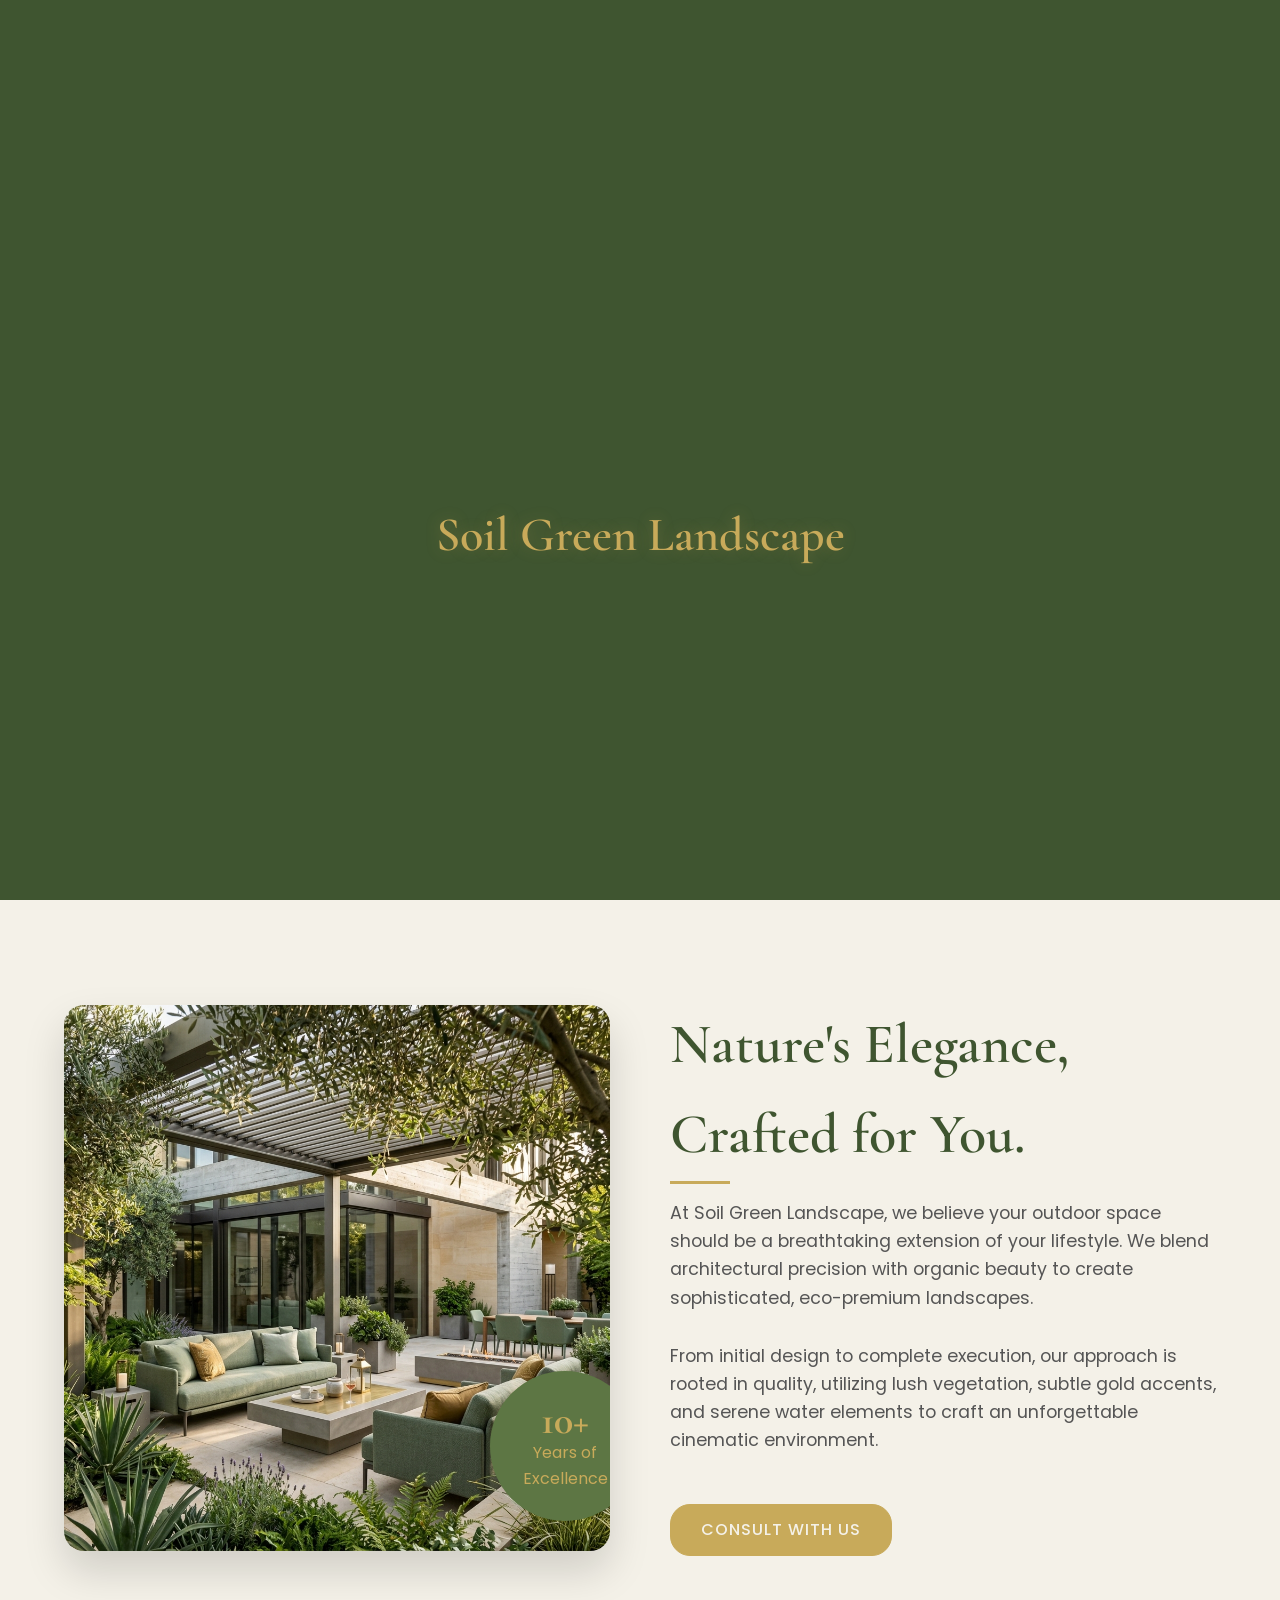
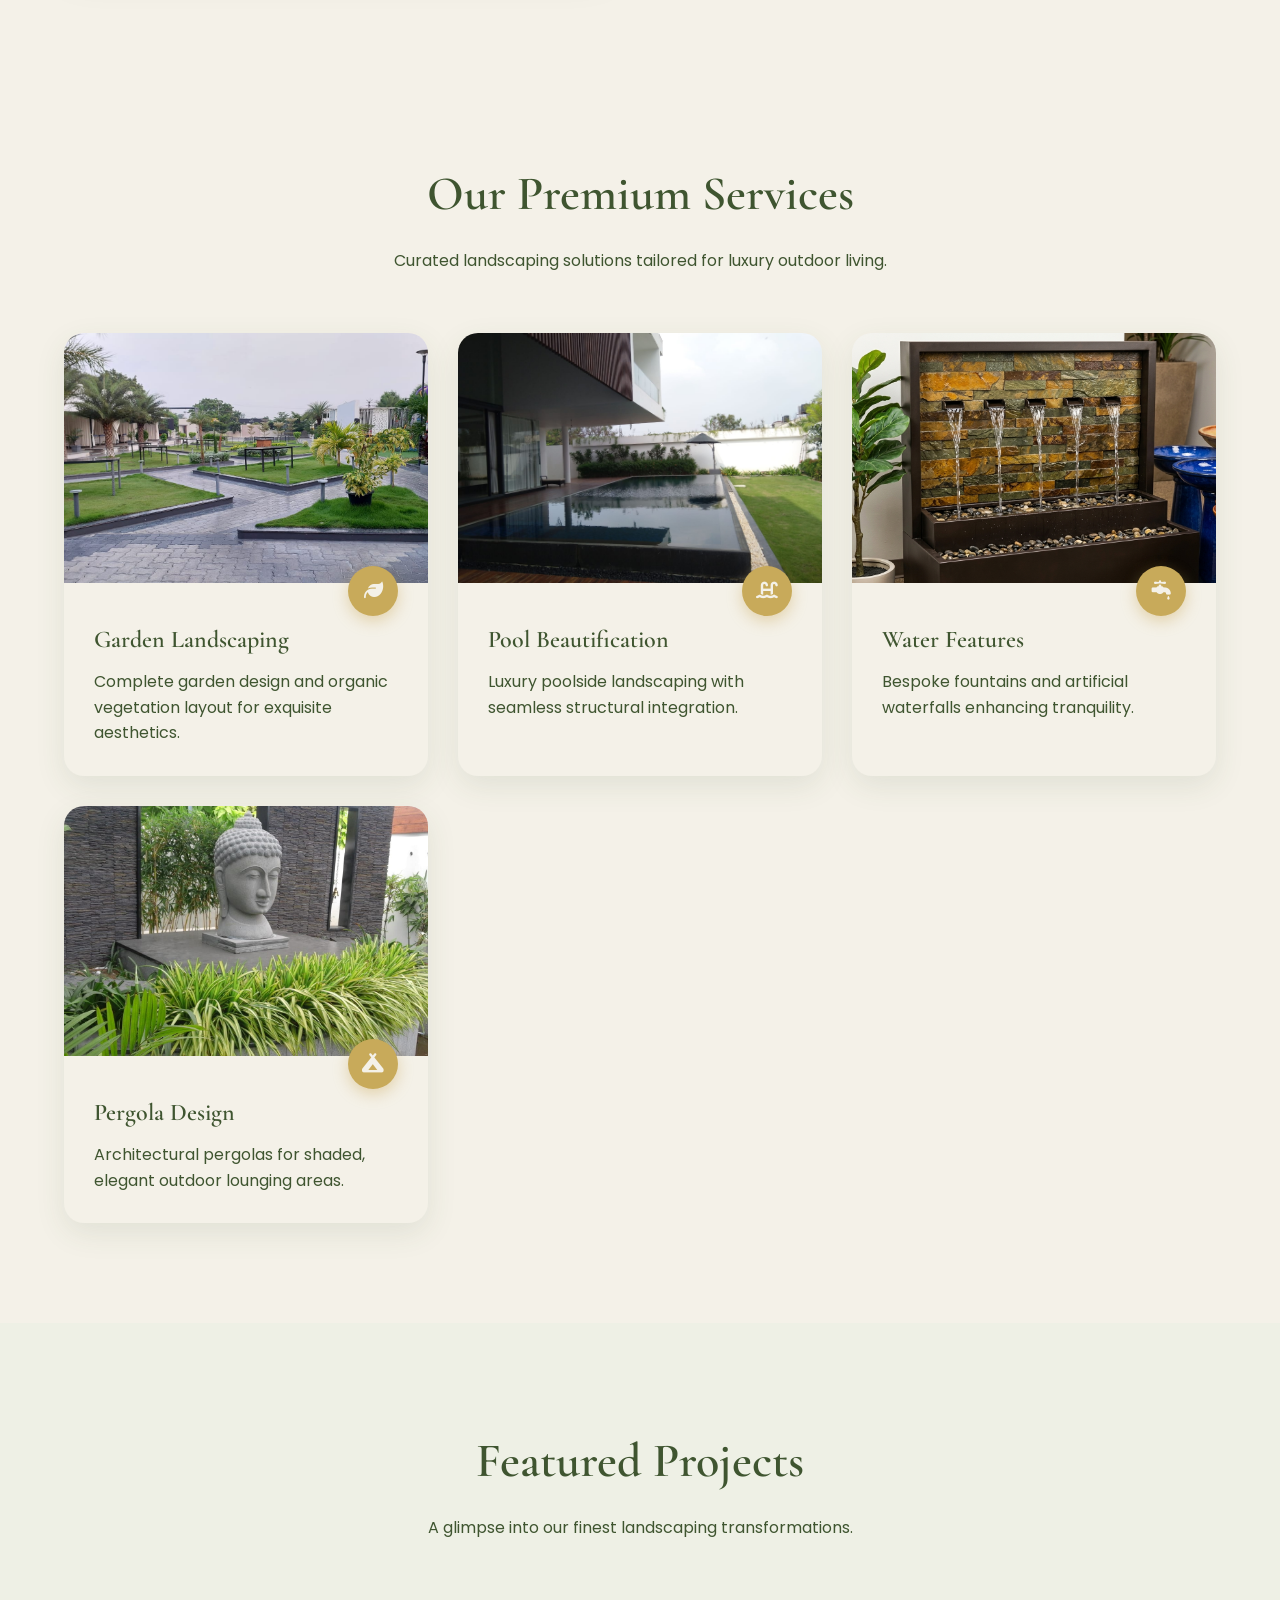
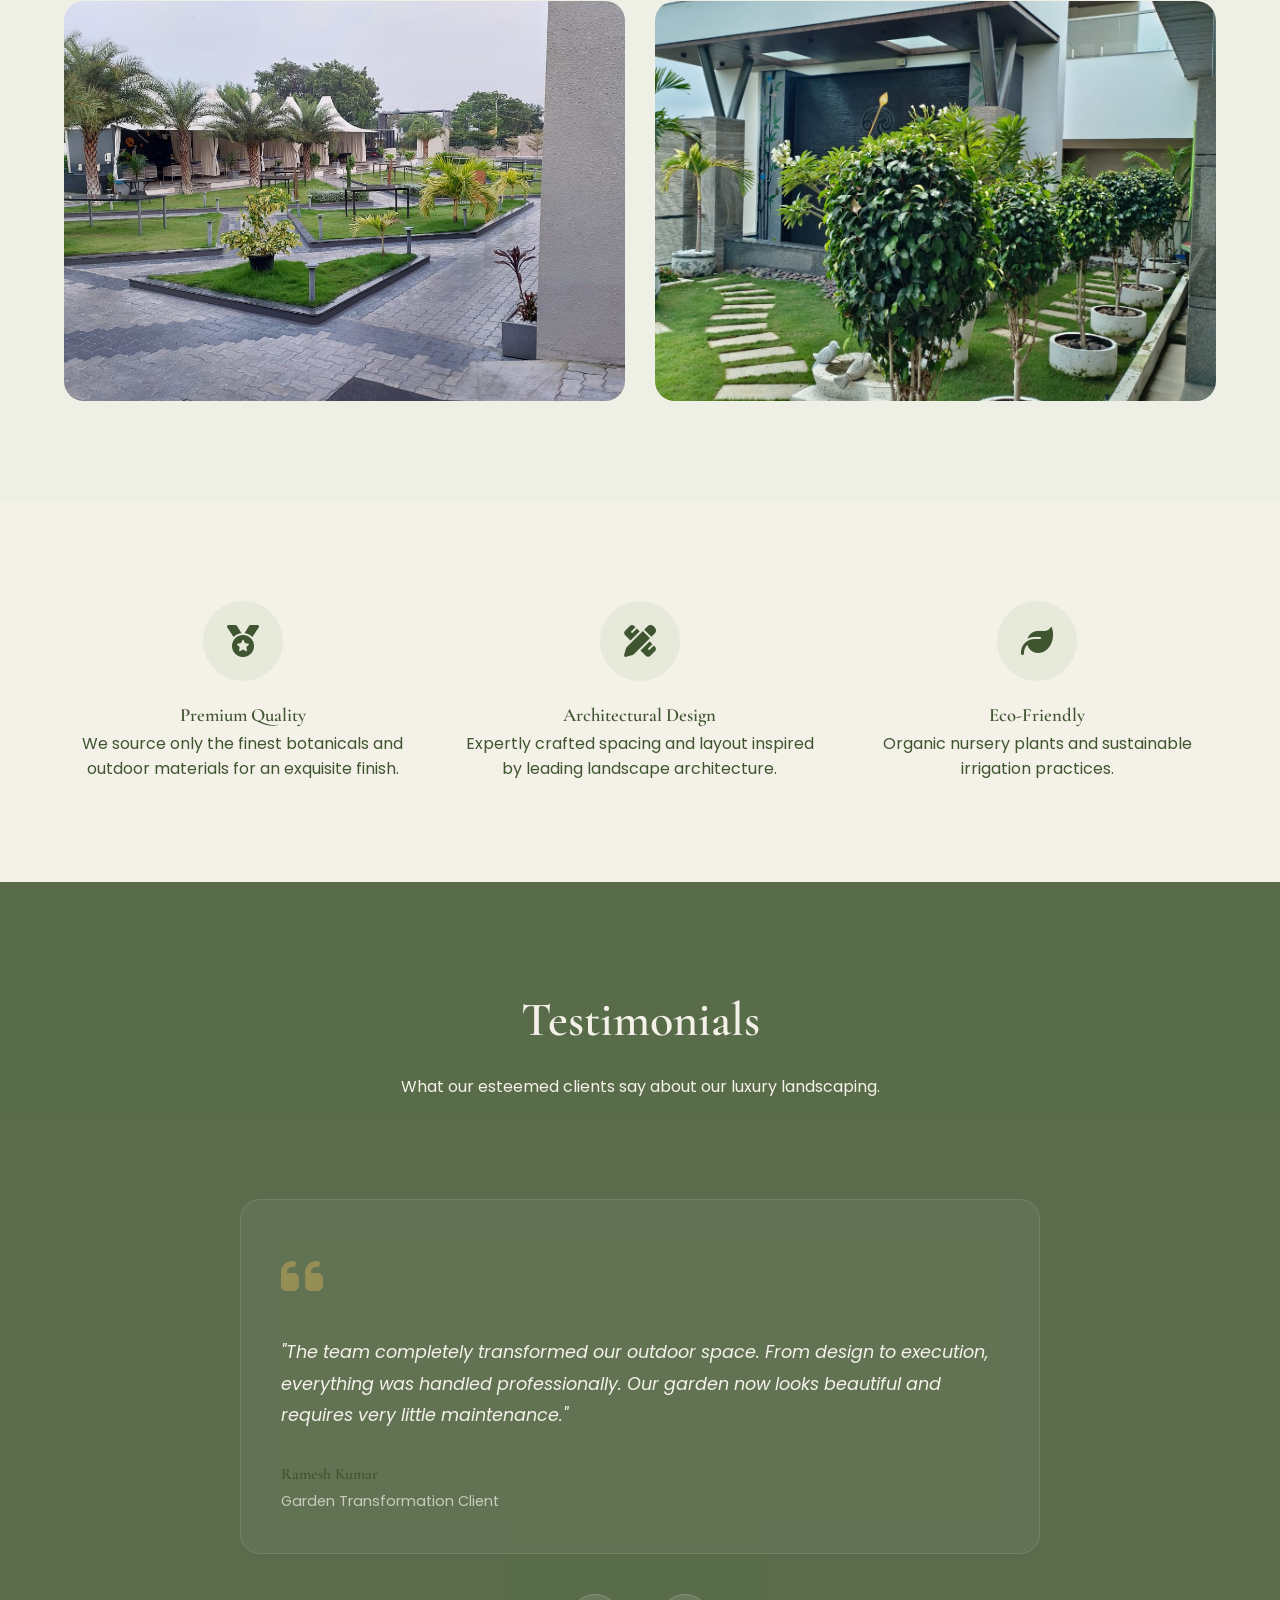
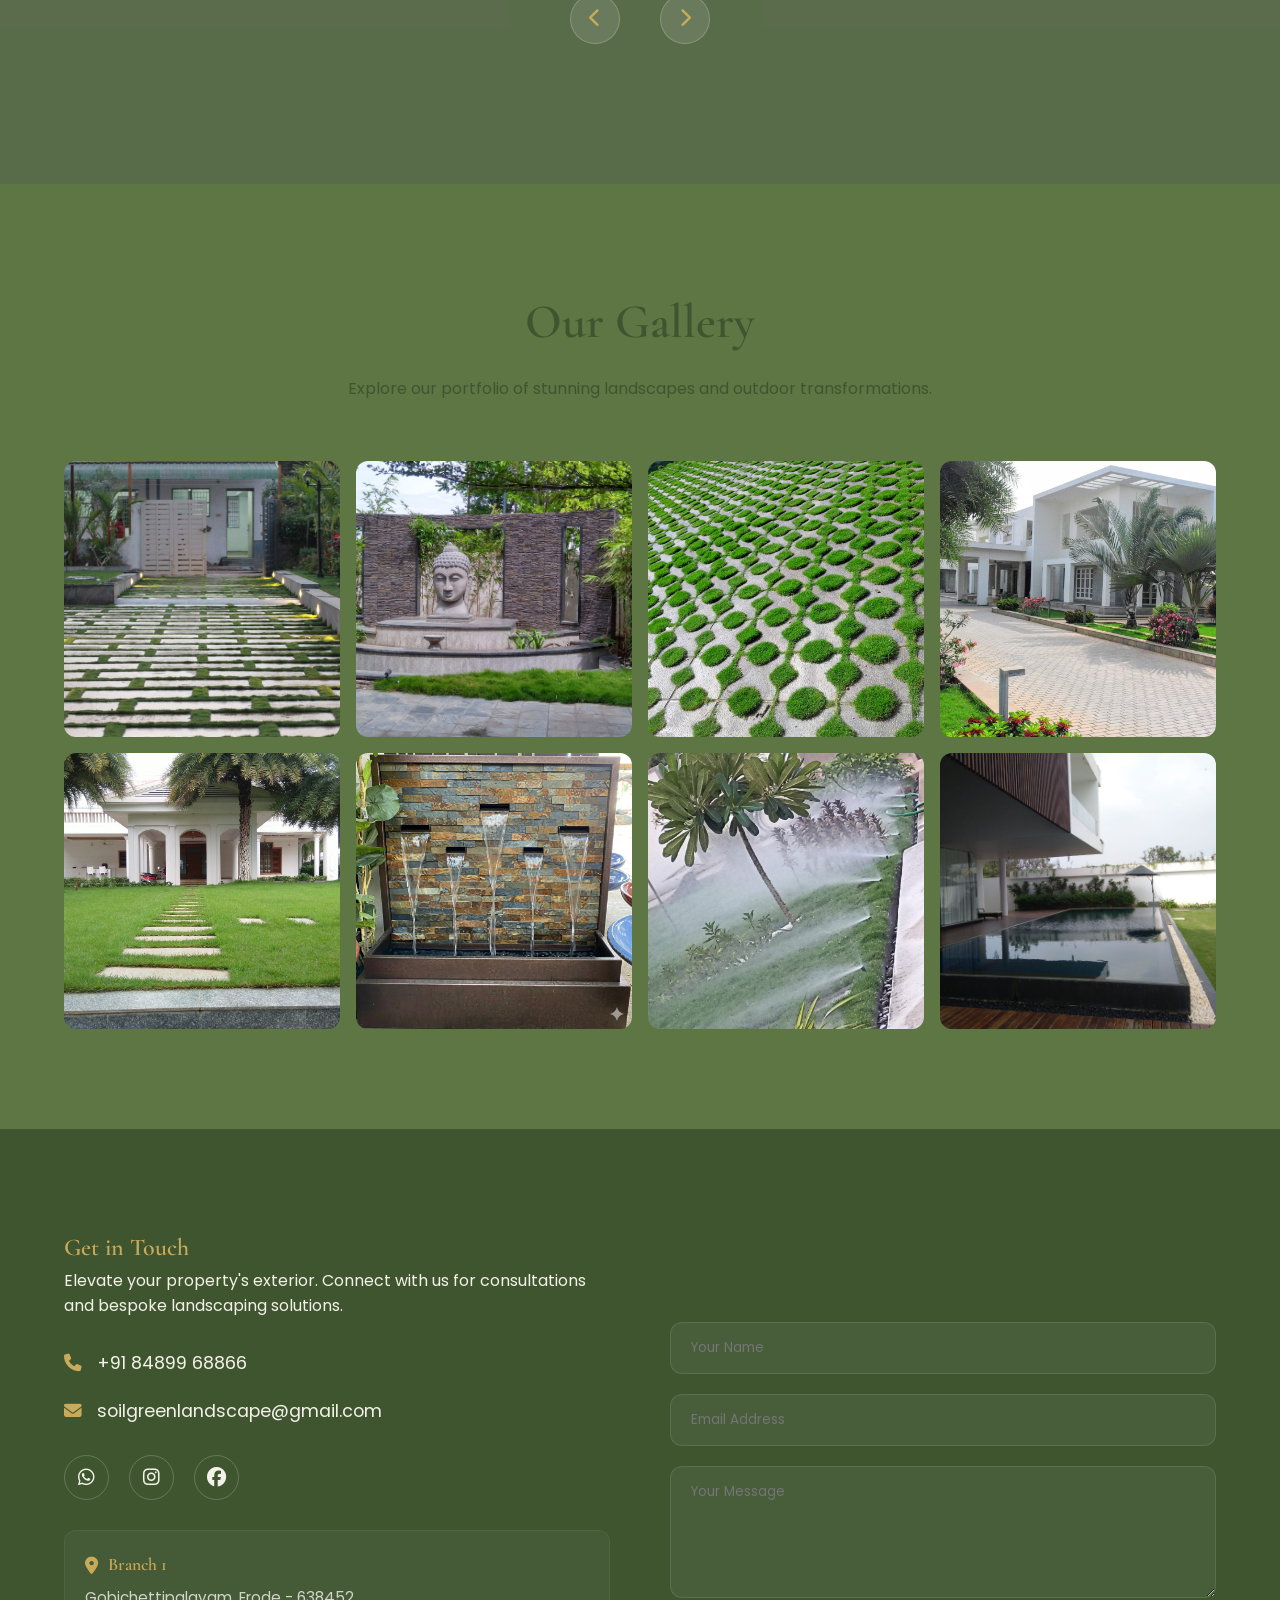
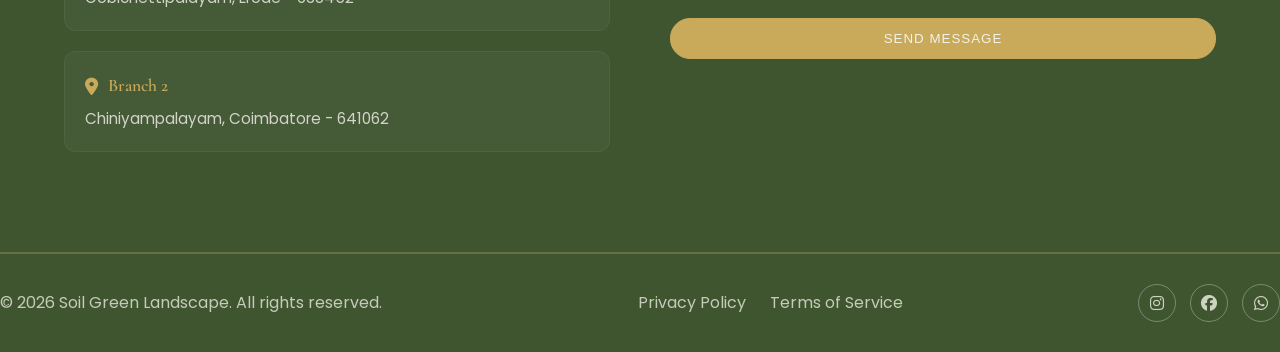
==== index.html @ 26c1e3ee "Initial website setup" ====
<!DOCTYPE html>
<html lang="en">

<head>
    <meta charset="UTF-8">
    <meta name="viewport" content="width=device-width, initial-scale=1.0">
    <title>Soil Green Landscape | Luxury Landscaping & Gardening</title>
    <meta name="description"
        content="Premium landscaping and gardening solutions by Soil Green Landscape. Expert garden design, water features, and luxury outdoor living.">
    <!-- Favicon -->
    <link rel="icon" type="image/png" href="assets/logo.png">
    <link rel="apple-touch-icon" href="assets/logo.png">
    <!-- Fonts -->
    <link
        href="https://fonts.googleapis.com/css2?family=Cormorant+Garamond:wght@400;500;600;700&family=Poppins:wght@300;400;500;600&display=swap"
        rel="stylesheet">
    <!-- FontAwesome -->
    <link rel="stylesheet" href="https://cdnjs.cloudflare.com/ajax/libs/font-awesome/6.4.0/css/all.min.css">
    <!-- Styles -->
    <link rel="stylesheet" href="style.css">
</head>

<body>

    <!-- Premium Preloader -->
    <div id="preloader">
        <div class="glow-effect"></div>
        <div id="preloader-particles"></div>
        <svg class="preloader-svg" viewBox="0 0 800 200" xmlns="http://www.w3.org/2000/svg">
            <!-- Smooth pergola / hills curve -->
            <path class="landscape-line" d="M 0 150 Q 150 50 300 150 T 600 100 T 800 150" fill="none"
                stroke="var(--gold-accent)" stroke-width="3" stroke-linecap="round" />
            <!-- Leaves to bloom -->
            <path class="leaf leaf-1" d="M 150 100 C 130 70 180 60 150 100" fill="var(--sage-green)" />
            <path class="leaf leaf-2" d="M 450 120 C 430 90 480 80 450 120" fill="var(--sage-green)" />
            <path class="leaf leaf-3" d="M 600 100 C 580 70 630 60 600 100" fill="var(--sage-green)" />
        </svg>
        <h1 class="preloader-name">Soil Green Landscape</h1>
    </div>

    <!-- Transparent Luxury Header -->
    <header id="header">
        <a href="#" class="logo">
            <img src="assets/logo.png" alt="Soil Green Landscape Logo" style="height: 55px;">
            <span>Soil Green Landscape</span>
        </a>
        <nav id="main-nav">
            <a href="#home" class="nav-link active">Home</a>
            <a href="#about" class="nav-link">About</a>
            <a href="#services" class="nav-link">Services</a>
            <a href="#projects" class="nav-link">Projects</a>
            <a href="#contact" class="nav-link">Contact</a>
        </nav>
        <div class="header-cta">
            <a href="#contact" class="btn-primary">Get Quote</a>
        </div>
        <!-- Hamburger for mobile -->
        <button class="menu-toggle" id="menu-toggle" aria-label="Open Menu">
            <span></span><span></span><span></span>
        </button>
    </header>

    <!-- Hero Section -->
    <section id="home" class="hero">
        <img src="assets/hero_bg.png" alt="Luxury Landscaping Background" class="hero-bg">
        <div class="hero-overlay"></div>
        <div id="particles-js"></div>
        <div class="container">
            <div class="hero-content">
                <h1 class="hero-title">Complete Landscaping & Garden Solutions</h1>
                <p class="hero-subtitle">Elevate your outdoor living with our premium, eco-friendly garden designs, and
                    modern architectural landscaping.</p>
                <a href="#services" class="btn-primary">Explore Services</a>
            </div>
        </div>
    </section>

    <!-- About Section -->
    <section id="about" class="about section-padding">
        <div class="container about-grid">
            <div class="about-image">
                <img src="assets/about_garden.png" alt="Modern Luxury Garden Area">
                <div class="about-badge">
                    <span class="badge-number">10+</span>
                    <span class="badge-text">Years of Excellence</span>
                </div>
            </div>
            <div class="about-text">
                <h2>Nature's Elegance, Crafted for You.</h2>
                <p>At Soil Green Landscape, we believe your outdoor space should be a breathtaking extension of
                    your lifestyle. We blend architectural precision with organic beauty to create sophisticated,
                    eco-premium landscapes.</p>
                <p>From initial design to complete execution, our approach is rooted in quality, utilizing lush
                    vegetation, subtle gold accents, and serene water elements to craft an unforgettable cinematic
                    environment.</p>
                <a href="#contact" class="btn-primary" style="margin-top: 20px; display: inline-block;">Consult With
                    Us</a>
            </div>
        </div>
    </section>

    <!-- Services Section -->
    <section id="services" class="services section-padding">
        <div class="container">
            <div class="section-header text-center">
                <h2>Our Premium Services</h2>
                <p>Curated landscaping solutions tailored for luxury outdoor living.</p>
            </div>

            <div class="services-grid">
                <div class="service-card">
                    <img src="assets/service_garden.jpeg" alt="Garden Landscaping" class="service-img">
                    <div class="service-content">
                        <i class="fa-solid fa-leaf service-icon"></i>
                        <h3>Garden Landscaping</h3>
                        <p>Complete garden design and organic vegetation layout for exquisite aesthetics.</p>
                    </div>
                </div>

                <div class="service-card">
                    <img src="assets/service_pool.jpeg" alt="Swimming Pool Beautification" class="service-img">
                    <div class="service-content">
                        <i class="fa-solid fa-water-ladder service-icon"></i>
                        <h3>Pool Beautification</h3>
                        <p>Luxury poolside landscaping with seamless structural integration.</p>
                    </div>
                </div>

                <div class="service-card">
                    <img src="assets/service_water.png" alt="Water Features" class="service-img">
                    <div class="service-content">
                        <i class="fa-solid fa-faucet-drip service-icon"></i>
                        <h3>Water Features</h3>
                        <p>Bespoke fountains and artificial waterfalls enhancing tranquility.</p>
                    </div>
                </div>

                <div class="service-card">
                    <img src="assets/service_pergola.jpeg" alt="Pergola Design" class="service-img">
                    <div class="service-content">
                        <i class="fa-solid fa-campground service-icon"></i>
                        <h3>Pergola Design</h3>
                        <p>Architectural pergolas for shaded, elegant outdoor lounging areas.</p>
                    </div>
                </div>
            </div>
        </div>
    </section>

    <!-- Projects Showcase -->
    <section id="projects" class="projects">
        <div class="container section-padding">
            <div class="section-header text-center">
                <h2>Featured Projects</h2>
                <p>A glimpse into our finest landscaping transformations.</p>
            </div>

            <div class="projects-gallery">
                <div class="project-item">
                    <img src="assets/projects_landscaping.jpeg" alt="Realistic Natural Garden Landscaping"
                        class="project-img">
                    <div class="project-overlay">
                        <h3>Luxury Villa Landscape</h3>
                        <p>Complete Outdoor Renovation</p>
                    </div>
                </div>
                <div class="project-item masonry-item">
                    <img src="assets/projects_landscaping_2.jpeg" alt="Premium Natural Garden" class="project-img">
                    <div class="project-overlay">
                        <h3>Serene Backyard Retreat</h3>
                        <p>Complete Garden Transformation</p>
                    </div>
                </div>
            </div>
        </div>
    </section>

    <!-- Why Choose Us -->
    <section class="why-us section-padding">
        <div class="container why-grid">
            <div class="why-card">
                <div class="why-icon"><i class="fa-solid fa-medal"></i></div>
                <h3>Premium Quality</h3>
                <p>We source only the finest botanicals and outdoor materials for an exquisite finish.</p>
            </div>
            <div class="why-card">
                <div class="why-icon"><i class="fa-solid fa-pen-ruler"></i></div>
                <h3>Architectural Design</h3>
                <p>Expertly crafted spacing and layout inspired by leading landscape architecture.</p>
            </div>
            <div class="why-card">
                <div class="why-icon"><i class="fa-solid fa-leaf"></i></div>
                <h3>Eco-Friendly</h3>
                <p>Organic nursery plants and sustainable irrigation practices.</p>
            </div>
        </div>
    </section>

    <!-- Testimonials -->
    <section id="testimonials" class="testimonials section-padding">
        <div class="container">
            <div class="section-header text-center">
                <h2>Testimonials</h2>
                <p>What our esteemed clients say about our luxury landscaping.</p>
            </div>
            <div class="testimonial-container">
                <div class="testimonial-track">
                    <!-- Slide 1 -->
                    <div class="testimonial-slide">
                        <div class="testimonial-card-internal">
                            <div class="quote-icon"><i class="fa-solid fa-quote-left"></i></div>
                            <p class="testimonial-text">"The team completely transformed our outdoor space. From design
                                to execution, everything was handled professionally. Our garden now looks beautiful and
                                requires very little maintenance."</p>
                            <div class="client-info">
                                <h4>Ramesh Kumar</h4>
                                <span>Garden Transformation Client</span>
                            </div>
                        </div>
                    </div>
                    <!-- Slide 2 -->
                    <div class="testimonial-slide">
                        <div class="testimonial-card-internal">
                            <div class="quote-icon"><i class="fa-solid fa-quote-left"></i></div>
                            <p class="testimonial-text">"We wanted a modern landscape design for our villa, and the
                                results exceeded our expectations. The attention to detail and plant selection were
                                excellent."</p>
                            <div class="client-info">
                                <h4>Priya Nair</h4>
                                <span>Luxury Villa Owner</span>
                            </div>
                        </div>
                    </div>
                    <!-- Slide 3 -->
                    <div class="testimonial-slide">
                        <div class="testimonial-card-internal">
                            <div class="quote-icon"><i class="fa-solid fa-quote-left"></i></div>
                            <p class="testimonial-text">"Highly satisfied with the landscaping work. The team delivered
                                exactly what they promised and completed the project on time. We receive compliments
                                from visitors all the time."</p>
                            <div class="client-info">
                                <h4>Arun Prakash</h4>
                                <span>Homeowner</span>
                            </div>
                        </div>
                    </div>
                    <!-- Slide 4 -->
                    <div class="testimonial-slide">
                        <div class="testimonial-card-internal">
                            <div class="quote-icon"><i class="fa-solid fa-quote-left"></i></div>
                            <p class="testimonial-text">"Their creativity and professionalism made a huge difference.
                                The outdoor area is now our favorite place to relax with family."</p>
                            <div class="client-info">
                                <h4>Divya Suresh</h4>
                                <span>Landscape Design Client</span>
                            </div>
                        </div>
                    </div>
                    <!-- Slide 5 -->
                    <div class="testimonial-slide">
                        <div class="testimonial-card-internal">
                            <div class="quote-icon"><i class="fa-solid fa-quote-left"></i></div>
                            <p class="testimonial-text">"The swimming pool was designed and built exactly as we
                                envisioned. The quality of workmanship and finishing is outstanding."</p>
                            <div class="client-info">
                                <h4>Vignesh Raj</h4>
                                <span>Pool Construction Client</span>
                            </div>
                        </div>
                    </div>
                    <!-- Slide 6 -->
                    <div class="testimonial-slide">
                        <div class="testimonial-card-internal">
                            <div class="quote-icon"><i class="fa-solid fa-quote-left"></i></div>
                            <p class="testimonial-text">"From planning to handover, the entire process was smooth and
                                transparent. The pool has become the highlight of our property."</p>
                            <div class="client-info">
                                <h4>Meena Krishnan</h4>
                                <span>Residential Client</span>
                            </div>
                        </div>
                    </div>
                    <!-- Slide 7 -->
                    <div class="testimonial-slide">
                        <div class="testimonial-card-internal">
                            <div class="quote-icon"><i class="fa-solid fa-quote-left"></i></div>
                            <p class="testimonial-text">"Excellent service and attention to detail. The team ensured
                                every aspect of the pool was completed to the highest standards."</p>
                            <div class="client-info">
                                <h4>Karthik Narayanan</h4>
                                <span>Hospitality Project Manager</span>
                            </div>
                        </div>
                    </div>
                </div>
                <!-- Navigation -->
                <div class="slider-nav">
                    <button class="slider-btn prev-btn"><i class="fa-solid fa-chevron-left"></i></button>
                    <div class="slider-dots"></div>
                    <button class="slider-btn next-btn"><i class="fa-solid fa-chevron-right"></i></button>
                </div>
            </div>
        </div>
    </section>

    <!-- Gallery Section -->
    <section id="gallery" class="gallery-section section-padding">
        <div class="container">
            <div class="section-header text-center">
                <h2>Our Gallery</h2>
                <p>Explore our portfolio of stunning landscapes and outdoor transformations.</p>
            </div>
            <div class="gallery-grid">
                <div class="gallery-item" onclick="openLightbox('assets/black-rock.jpeg')">
                    <img src="assets/black-rock.jpeg" alt="Black Rock Landscape">
                    <div class="gallery-overlay"><i class="fa-solid fa-magnifying-glass-plus"></i></div>
                </div>
                <div class="gallery-item" onclick="openLightbox('assets/buddhas.jpeg')">
                    <img src="assets/buddhas.jpeg" alt="Buddha Garden">
                    <div class="gallery-overlay"><i class="fa-solid fa-magnifying-glass-plus"></i></div>
                </div>
                <div class="gallery-item" onclick="openLightbox('assets/home-landscaping.jpeg')">
                    <img src="assets/home-landscaping.jpeg" alt="Home Landscaping">
                    <div class="gallery-overlay"><i class="fa-solid fa-magnifying-glass-plus"></i></div>
                </div>
                <div class="gallery-item" onclick="openLightbox('assets/indoor-vertical-garden.jpeg')">
                    <img src="assets/indoor-vertical-garden.jpeg" alt="Indoor Vertical Garden">
                    <div class="gallery-overlay"><i class="fa-solid fa-magnifying-glass-plus"></i></div>
                </div>
                <div class="gallery-item" onclick="openLightbox('assets/plants-archi.jpeg')">
                    <img src="assets/plants-archi.jpeg" alt="Plants Architecture">
                    <div class="gallery-overlay"><i class="fa-solid fa-magnifying-glass-plus"></i></div>
                </div>
                <div class="gallery-item" onclick="openLightbox('assets/roof.png')">
                    <img src="assets/roof.png" alt="Roof Garden">
                    <div class="gallery-overlay"><i class="fa-solid fa-magnifying-glass-plus"></i></div>
                </div>
                <div class="gallery-item" onclick="openLightbox('assets/steel-fergula.png')">
                    <img src="assets/steel-fergula.png" alt="Steel Pergola">
                    <div class="gallery-overlay"><i class="fa-solid fa-magnifying-glass-plus"></i></div>
                </div>
                <div class="gallery-item" onclick="openLightbox('assets/budda.jpeg')">
                    <img src="assets/budda.jpeg" alt="Buddha Sculpture">
                    <div class="gallery-overlay"><i class="fa-solid fa-magnifying-glass-plus"></i></div>
                </div>
            </div>
        </div>
    </section>

    <!-- Lightbox -->
    <div id="lightbox" class="lightbox" onclick="closeLightbox()">
        <button class="lightbox-close" onclick="closeLightbox()"><i class="fa-solid fa-xmark"></i></button>
        <img id="lightbox-img" src="" alt="Gallery Image">
    </div>

    <!-- Contact & Footer -->
    <section id="contact" class="contact section-padding">
        <div class="container contact-grid">
            <div class="contact-info">
                <h2>Get in Touch</h2>
                <p>Elevate your property's exterior. Connect with us for consultations and bespoke landscaping
                    solutions.</p>
                <div class="contact-details">
                    <div class="detail-item">
                        <i class="fa-solid fa-phone"></i>
                        <span><a href="tel:+918489968866">+91 84899 68866</a></span>
                    </div>
                    <div class="detail-item">
                        <i class="fa-solid fa-envelope"></i>
                        <span><a href="mailto:soilgreenlandscape@gmail.com">soilgreenlandscape@gmail.com</a></span>
                    </div>
                </div>
                <div class="social-links">
                    <a href="https://wa.me/918489968866" target="_blank"><i class="fa-brands fa-whatsapp"></i></a>
                    <a href="https://www.instagram.com/soilgreenlandscape?igsh=MXdydWExZmwyNnIzZA==" target="_blank"><i
                            class="fa-brands fa-instagram"></i></a>
                    <a href="https://www.facebook.com/share/1BGrEeH3JZ/?mibextid=wwXIfr" target="_blank"><i
                            class="fa-brands fa-facebook"></i></a>
                </div>
                <!-- Branch Addresses -->
                <div class="branches-info">
                    <div class="branch-item">
                        <h4><i class="fa-solid fa-location-dot"></i> Branch 1</h4>
                        <p>Gobichettipalayam, Erode - 638452</p>
                    </div>
                    <div class="branch-item">
                        <h4><i class="fa-solid fa-location-dot"></i> Branch 2</h4>
                        <p>Chiniyampalayam, Coimbatore - 641062</p>
                    </div>
                </div>
            </div>
            <div class="contact-form">
                <form>
                    <input type="text" placeholder="Your Name" required>
                    <input type="email" placeholder="Email Address" required>
                    <textarea rows="5" placeholder="Your Message" required></textarea>
                    <button type="submit" class="btn-primary">Send Message</button>
                </form>
            </div>
        </div>
    </section>

    <footer>
        <div class="container footer-content">
            <p>&copy; 2026 Soil Green Landscape. All rights reserved.</p>
            <div class="footer-links">
                <a href="privacy.html">Privacy Policy</a>
                <a href="terms.html">Terms of Service</a>
            </div>
            <div class="footer-social">
                <a href="https://www.instagram.com/soilgreenlandscape?igsh=MXdydWExZmwyNnIzZA==" target="_blank"
                    aria-label="Instagram"><i class="fa-brands fa-instagram"></i></a>
                <a href="https://www.facebook.com/share/1BGrEeH3JZ/?mibextid=wwXIfr" target="_blank"
                    aria-label="Facebook"><i class="fa-brands fa-facebook"></i></a>
                <a href="https://wa.me/918489968866" target="_blank" aria-label="WhatsApp"><i
                        class="fa-brands fa-whatsapp"></i></a>
            </div>
        </div>
    </footer>

    <!-- Sticky WhatsApp + Phone Floating Buttons -->
    <div class="sticky-contact-btns">
        <a href="https://wa.me/918489968866" target="_blank" class="sticky-btn sticky-whatsapp"
            aria-label="Chat on WhatsApp">
            <i class="fa-brands fa-whatsapp"></i>
            <span class="sticky-label">WhatsApp</span>
        </a>
        <a href="tel:+918489968866" class="sticky-btn sticky-phone" aria-label="Call Us">
            <i class="fa-solid fa-phone"></i>
            <span class="sticky-label">Call Us</span>
        </a>
    </div>

    <!-- GSAP Scripts -->
    <script src="https://cdnjs.cloudflare.com/ajax/libs/gsap/3.12.2/gsap.min.js"></script>
    <script src="https://cdnjs.cloudflare.com/ajax/libs/gsap/3.12.2/ScrollTrigger.min.js"></script>
    <!-- Particles.js -->
    <script src="https://cdn.jsdelivr.net/particles.js/2.0.0/particles.min.js"></script>

    <!-- Main JS -->
    <script src="main.js"></script>
</body>

</html>
---- style.css ----
/* 
Color Palette (REFINED - Natural Landscape Theme):
Light Sage Green  — #B8CBAA
Soft Sage Green   — #A7BE97
Muted Olive Green — #7E9762
Leaf Green        — #5D7644
Deep Forest Green — #3F5530
Warm Cream White  — #F4F1E8
Soft Gold         — #B89A3C
Muted Gold        — #C8AA5A

[BACKUP] Old Palette (2):
Primary Olive Green: #5C6B2E  | Original: #0D3B35
Leaf Green:          #6B8C3A  | Original: #124B43
Light Sage:          #B5C9A1  | Original: #A8BC9B
Gold:                #C8A24D
Cream:               #F8F5EC  | Original: #F5F3EE
*/

@import url('https://fonts.googleapis.com/css2?family=Cormorant+Garamond:wght@400;500;600;700&family=Poppins:wght@300;400;500;600&display=swap');

:root {
  --primary-dark-green: #3F5530;
  --secondary-green: #5D7644;
  --leaf-green: #5D7644;
  --muted-olive: #7E9762;
  --sage-green: #B8CBAA;
  --soft-sage: #A7BE97;
  --gold-accent: #C8AA5A;
  --soft-gold: #B89A3C;
  --ivory-white: #F4F1E8;

  --font-heading: 'Cormorant Garamond', serif;
  --font-body: 'Poppins', sans-serif;

  --radius-lg: 20px;
  --radius-md: 12px;

  --shadow-soft: 0 10px 30px rgba(63, 85, 48, 0.1);
  --shadow-premium: 0 20px 40px rgba(0, 0, 0, 0.15);

  --transition-smooth: all 0.5s cubic-bezier(0.25, 1, 0.5, 1);
}

* {
  margin: 0;
  padding: 0;
  box-sizing: border-box;
}

html,
body {
  font-family: var(--font-body);
  background-color: var(--ivory-white);
  color: var(--primary-dark-green);
  overflow-x: hidden;
  max-width: 100vw;
  line-height: 1.6;
}

h1,
h2,
h3,
h4,
h5,
h6 {
  font-family: var(--font-heading);
  font-weight: 600;
  color: var(--primary-dark-green);
}

a {
  text-decoration: none;
  color: inherit;
  transition: var(--transition-smooth);
}

/* Base Utilities */
section {
  overflow: hidden;
  /* Prevent animations from causing horizontal scroll */
}

.section-padding {
  padding: 100px 5%;
}

.container {
  max-width: 1400px;
  margin: 0 auto;
}

/* Premium Preloader */
#preloader {
  position: fixed;
  top: 0;
  left: 0;
  width: 100%;
  height: 100%;
  /* Better for mobile than 100vh */
  height: 100svh;
  /* Modern mobile aware height */
  background-color: var(--primary-dark-green);
  z-index: 9999;
  display: flex;
  flex-direction: column;
  justify-content: center;
  align-items: center;
  overflow: hidden;
  pointer-events: all;
  transition: opacity 0.5s ease-in-out;
}

.glow-effect {
  position: absolute;
  width: 300px;
  height: 300px;
  background: radial-gradient(circle, rgba(200, 162, 77, 0.15) 0%, rgba(200, 162, 77, 0) 70%);
  border-radius: 50%;
  top: 50%;
  left: 50%;
  transform: translate(-50%, -50%);
  opacity: 0;
  z-index: 1;
}

#preloader-particles {
  position: absolute;
  width: 100%;
  height: 100%;
  top: 0;
  left: 0;
  z-index: 1;
}

.preloader-svg {
  width: 50vw;
  max-width: 600px;
  height: auto;
  z-index: 2;
  position: relative;
  overflow: visible;
}

.landscape-line {
  stroke-dasharray: 2000;
  stroke-dashoffset: 2000;
}

.leaf {
  opacity: 0;
  transform-origin: center bottom;
  transform: scale(0);
}

.preloader-name {
  font-family: var(--font-heading);
  color: var(--gold-accent);
  font-size: 3rem;
  margin-top: 20px;
  z-index: 2;
  display: flex;
  position: relative;
  text-shadow: 0 0 15px rgba(200, 162, 77, 0.3);
}

.preloader-name .char {
  opacity: 0;
  filter: blur(10px);
  transform: translateY(20px);
  display: inline-block;
}

/* Transparent Luxury Header */
header {
  position: fixed;
  top: 0;
  left: 0;
  width: 100%;
  padding: 30px 5%;
  display: flex;
  justify-content: space-between;
  align-items: center;
  z-index: 1000;
  transition: var(--transition-smooth);
}

header.scrolled {
  padding: 15px 5%;
  background: rgba(63, 85, 48, 0.9);
  backdrop-filter: blur(10px);
  -webkit-backdrop-filter: blur(10px);
  box-shadow: var(--shadow-premium);
}

.logo {
  font-family: var(--font-heading);
  font-size: 1.8rem;
  font-weight: 700;
  color: var(--ivory-white);
  display: flex;
  align-items: center;
  gap: 15px;
}

.logo img {
  height: 55px;
  background: rgba(255, 255, 255, 0.92);
  border-radius: 10px;
  padding: 4px 8px;
  object-fit: contain;
}

.logo span {
  font-size: 1.4rem;
  letter-spacing: 1px;
  background: linear-gradient(to right, var(--gold-accent), #eecd8d);
  -webkit-background-clip: text;
  background-clip: text;
  -webkit-text-fill-color: transparent;
  display: inline-block;
}

/* Hamburger Toggle */
.menu-toggle {
  display: none;
  flex-direction: column;
  gap: 5px;
  cursor: pointer;
  background: none;
  border: none;
  padding: 5px;
  z-index: 1100;
}

.menu-toggle span {
  display: block;
  width: 26px;
  height: 2px;
  background: var(--ivory-white);
  border-radius: 2px;
  transition: all 0.3s ease;
}

.menu-toggle.active span:nth-child(1) {
  transform: translateY(7px) rotate(45deg);
}

.menu-toggle.active span:nth-child(2) {
  opacity: 0;
}

.menu-toggle.active span:nth-child(3) {
  transform: translateY(-7px) rotate(-45deg);
}

nav {
  display: flex;
  gap: 30px;
}

.nav-link {
  color: var(--ivory-white);
  font-size: 0.95rem;
  font-weight: 500;
  text-transform: uppercase;
  letter-spacing: 1px;
  position: relative;
}

.nav-link::after {
  content: '';
  position: absolute;
  bottom: -5px;
  left: 0;
  width: 0%;
  height: 2px;
  background-color: var(--gold-accent);
  transition: var(--transition-smooth);
}

.nav-link:hover::after,
.nav-link.active::after {
  width: 100%;
}

.btn-primary {
  padding: 12px 30px;
  background-color: var(--gold-accent);
  color: var(--ivory-white);
  border-radius: var(--radius-lg);
  font-weight: 500;
  text-transform: uppercase;
  letter-spacing: 1px;
  cursor: pointer;
  border: 1px solid var(--gold-accent);
  transition: var(--transition-smooth);
}

.btn-primary:hover {
  background-color: transparent;
  color: var(--gold-accent);
}

/* Hero Section */
.hero {
  position: relative;
  z-index: 1;
  /* Establishes a stacking context for negative z-index children */
  height: 100vh;
  height: 100svh;
  display: flex;
  align-items: center;
  padding: 0 5%;
  overflow: hidden;
}

.hero-bg {
  position: absolute;
  top: 0;
  left: 0;
  width: 100%;
  height: 120%;
  /* for parallax */
  object-fit: cover;
  z-index: -2;
}

.hero-overlay {
  position: absolute;
  top: 0;
  left: 0;
  width: 100%;
  height: 100%;
  background: rgba(63, 85, 48, 0.75);
  /* Earthy olive green overlay */
  z-index: -1;
}

.hero-content {
  max-width: 800px;
  color: var(--ivory-white);
}

.hero-title {
  font-size: 5rem;
  line-height: 1.1;
  margin-bottom: 20px;
  opacity: 0;
  transform: translateY(50px);
  color: var(--ivory-white);
  text-shadow: 0 4px 15px rgba(0, 0, 0, 0.5);
  /* Added text shadow */
}

.hero-subtitle {
  font-size: 1.2rem;
  font-weight: 400;
  margin-bottom: 40px;
  max-width: 600px;
  opacity: 0;
  transform: translateY(30px);
  color: rgba(245, 243, 238, 0.9);
  text-shadow: 0 2px 10px rgba(0, 0, 0, 0.5);
  /* Added text shadow */
}

.hero-content .btn-primary {
  opacity: 0;
  transform: translateY(30px);
}

/* Particles / Leaves overlay */
#particles-js {
  position: absolute;
  width: 100%;
  height: 100%;
  top: 0;
  left: 0;
  z-index: -1;
}

/* About Section */
.about {
  background-color: var(--ivory-white);
}

.about-grid {
  display: grid;
  grid-template-columns: 1fr 1fr;
  gap: 60px;
  align-items: center;
}

.about-image {
  position: relative;
  border-radius: var(--radius-lg);
  overflow: hidden;
  box-shadow: var(--shadow-premium);
}

.about-image img {
  width: 100%;
  height: 100%;
  object-fit: cover;
  display: block;
}

.about-badge {
  position: absolute;
  bottom: 30px;
  right: -30px;
  background-color: var(--secondary-green);
  color: var(--gold-accent);
  padding: 30px;
  border-radius: 50%;
  width: 150px;
  height: 150px;
  display: flex;
  flex-direction: column;
  align-items: center;
  justify-content: center;
  text-align: center;
  box-shadow: var(--shadow-premium);
  z-index: 2;
}

.badge-number {
  font-family: var(--font-heading);
  font-size: 2.5rem;
  font-weight: 700;
  line-height: 1;
}

.about-text h2 {
  font-size: 3.5rem;
  margin-bottom: 20px;
  position: relative;
  display: inline-block;
}

.about-text h2::after {
  content: '';
  position: absolute;
  bottom: -5px;
  left: 0;
  width: 60px;
  height: 3px;
  background-color: var(--gold-accent);
}

.about-text p {
  color: #555;
  margin-bottom: 30px;
  font-size: 1.1rem;
}

/* Services Section */
.section-header {
  margin-bottom: 60px;
}

.section-header h2 {
  font-size: 3rem;
  margin-bottom: 15px;
}

.text-center {
  text-align: center;
}

.services-grid {
  display: grid;
  grid-template-columns: repeat(auto-fit, minmax(280px, 1fr));
  gap: 30px;
}

.service-card {
  background: var(--ivory-white);
  border-radius: var(--radius-lg);
  overflow: hidden;
  box-shadow: var(--shadow-soft);
  transition: var(--transition-smooth);
  position: relative;
}

.service-card:hover {
  transform: translateY(-10px);
  box-shadow: var(--shadow-premium);
}

.service-img {
  width: 100%;
  height: 250px;
  object-fit: cover;
  transition: var(--transition-smooth);
}

.service-card:hover .service-img {
  transform: scale(1.05);
}

.service-content {
  padding: 30px;
  position: relative;
}

.service-icon {
  position: absolute;
  top: -25px;
  right: 30px;
  background: var(--gold-accent);
  color: var(--ivory-white);
  width: 50px;
  height: 50px;
  display: flex;
  justify-content: center;
  align-items: center;
  border-radius: 50%;
  font-size: 1.2rem;
  box-shadow: 0 5px 15px rgba(200, 162, 77, 0.4);
}

.service-content h3 {
  font-size: 1.5rem;
  margin-bottom: 10px;
}

/* Projects Showcase */
.projects {
  background: #EEF0E5;
}

.projects-gallery {
  display: grid;
  grid-template-columns: 1fr 1fr;
  gap: 30px;
}

.project-item {
  position: relative;
  border-radius: var(--radius-lg);
  overflow: hidden;
  cursor: pointer;
  height: 400px;
}

.project-img {
  width: 100%;
  height: 100%;
  object-fit: cover;
  transition: transform 0.8s cubic-bezier(0.25, 1, 0.5, 1);
}

.project-overlay {
  position: absolute;
  bottom: 0;
  left: 0;
  width: 100%;
  padding: 40px 30px 30px;
  background: linear-gradient(to top, rgba(63, 85, 48, 0.9), transparent);
  color: var(--ivory-white);
  transform: translateY(20px);
  opacity: 0;
  transition: var(--transition-smooth);
}

.project-item:hover .project-img {
  transform: scale(1.1);
}

.project-item:hover .project-overlay {
  transform: translateY(0);
  opacity: 1;
}

/* Why Choose Us */
.why-grid {
  display: grid;
  grid-template-columns: repeat(3, 1fr);
  gap: 40px;
  text-align: center;
}

.why-icon {
  width: 80px;
  height: 80px;
  margin: 0 auto 20px;
  background: rgba(181, 201, 161, 0.2);
  color: var(--primary-dark-green);
  border-radius: 50%;
  display: flex;
  justify-content: center;
  align-items: center;
  font-size: 2rem;
  transition: var(--transition-smooth);
}

.why-card:hover .why-icon {
  background: var(--primary-dark-green);
  color: var(--gold-accent);
}

/* Testimonials */
.testimonials {
  background: url('https://images.unsplash.com/photo-1598502425577-507982f1fe2a?auto=format&fit=crop&q=80') center/cover fixed;
  position: relative;
  color: var(--ivory-white);
}

.testimonials::before {
  content: '';
  position: absolute;
  top: 0;
  left: 0;
  width: 100%;
  height: 100%;
  background: rgba(63, 85, 48, 0.85);
  /* Olive green overlay */
}

.testimonials .container {
  position: relative;
  z-index: 1;
}

.testimonials h2 {
  color: var(--ivory-white);
}

.testimonial-grid {
  display: grid;
  grid-template-columns: 1fr 1fr;
  gap: 40px;
  margin-top: 40px;
}

.testimonial-card {
  background: rgba(255, 255, 255, 0.05);
  backdrop-filter: blur(15px);
  -webkit-backdrop-filter: blur(15px);
  padding: 40px;
  border-radius: var(--radius-lg);
  border: 1px solid rgba(255, 255, 255, 0.1);
  position: relative;
  transition: var(--transition-smooth);
}

.testimonial-card:hover {
  transform: translateY(-5px);
  background: rgba(255, 255, 255, 0.1);
}

.quote-icon {
  font-size: 3rem;
  color: var(--gold-accent);
  opacity: 0.5;
  margin-bottom: 20px;
}

.testimonial-text {
  font-style: italic;
  font-size: 1.1rem;
  margin-bottom: 30px;
  line-height: 1.8;
}

/* Header Tablet Fix — 800px to 1100px */
@media (max-width: 1100px) and (min-width: 801px) {
  header {
    padding: 12px 2.5%;
    gap: 10px;
  }

  .logo {
    gap: 8px;
    flex-shrink: 0;
  }

  .logo img {
    height: 42px;
  }

  .logo span {
    font-size: 1rem;
    letter-spacing: 0.5px;
    white-space: nowrap;
  }

  nav {
    gap: 10px;
    flex-shrink: 1;
  }

  .nav-link {
    font-size: 0.82rem;
  }

  .btn-quote {
    padding: 10px 14px;
    font-size: 0.8rem;
    white-space: nowrap;
    flex-shrink: 0;
  }
}

/* Testimonial Slider Styles */
.testimonial-container {
  overflow: hidden;
  position: relative;
  padding: 40px 0;
}

.testimonial-track {
  display: flex;
  transition: transform 0.6s cubic-bezier(0.25, 1, 0.5, 1);
}

.testimonial-slide {
  min-width: 100%;
  padding: 0 15px;
}

.testimonial-card-internal {
  background: rgba(255, 255, 255, 0.05);
  backdrop-filter: blur(15px);
  -webkit-backdrop-filter: blur(15px);
  padding: 40px;
  border-radius: var(--radius-lg);
  border: 1px solid rgba(255, 255, 255, 0.1);
  position: relative;
  transition: var(--transition-smooth);
  height: 100%;
  max-width: 800px;
  margin: 0 auto;
}

.testimonial-card-internal:hover {
  transform: translateY(-5px);
  background: rgba(255, 255, 255, 0.1);
}

.slider-nav {
  display: flex;
  justify-content: center;
  align-items: center;
  gap: 20px;
  margin-top: 40px;
}

.slider-btn {
  background: rgba(255, 255, 255, 0.1);
  border: 1px solid rgba(255, 255, 255, 0.2);
  color: var(--gold-accent);
  width: 50px;
  height: 50px;
  border-radius: 50%;
  cursor: pointer;
  display: flex;
  justify-content: center;
  align-items: center;
  font-size: 1.2rem;
  transition: var(--transition-smooth);
}

.slider-btn:hover {
  background: var(--gold-accent);
  color: var(--primary-dark-green);
  border-color: var(--gold-accent);
}

.slider-dots {
  display: flex;
  gap: 10px;
}

.dot {
  width: 10px;
  height: 10px;
  border-radius: 50%;
  background: rgba(255, 255, 255, 0.2);
  cursor: pointer;
  transition: var(--transition-smooth);
}

.dot.active {
  background: var(--gold-accent);
  width: 30px;
  border-radius: 5px;
}

.client-info span {
  font-size: 0.9rem;
  opacity: 0.7;
}

/* ===========================
   Gallery Section
=========================== */
.gallery-section {
  background: var(--secondary-green);
}

.gallery-grid {
  display: grid;
  grid-template-columns: repeat(4, 1fr);
  gap: 16px;
  margin-top: 50px;
}

.gallery-item {
  position: relative;
  overflow: hidden;
  border-radius: var(--radius-md);
  cursor: pointer;
  aspect-ratio: 1 / 1;
}

.gallery-item img {
  width: 100%;
  height: 100%;
  object-fit: cover;
  transition: transform 0.5s ease;
  display: block;
}

.gallery-item:hover img {
  transform: scale(1.08);
}

.gallery-overlay {
  position: absolute;
  inset: 0;
  background: rgba(63, 85, 48, 0.6);
  display: flex;
  align-items: center;
  justify-content: center;
  opacity: 0;
  transition: opacity 0.4s ease;
  font-size: 2rem;
  color: var(--gold-accent);
}

.gallery-item:hover .gallery-overlay {
  opacity: 1;
}

/* Lightbox */
.lightbox {
  display: none;
  position: fixed;
  inset: 0;
  background: rgba(0, 0, 0, 0.92);
  z-index: 9999;
  align-items: center;
  justify-content: center;
}

.lightbox.active {
  display: flex;
}

.lightbox img {
  max-width: 90vw;
  max-height: 88vh;
  object-fit: contain;
  border-radius: var(--radius-md);
  box-shadow: 0 0 60px rgba(200, 162, 77, 0.25);
}

.lightbox-close {
  position: absolute;
  top: 20px;
  right: 28px;
  background: none;
  border: none;
  color: var(--gold-accent);
  font-size: 2rem;
  cursor: pointer;
  z-index: 10000;
  transition: transform 0.3s ease;
}

.lightbox-close:hover {
  transform: rotate(90deg) scale(1.2);
}


/* Responsive Gallery */
@media (max-width: 1024px) {
  .gallery-grid {
    grid-template-columns: repeat(3, 1fr);
  }
}

@media (max-width: 768px) {
  .gallery-grid {
    grid-template-columns: repeat(2, 1fr);
  }
}

@media (max-width: 480px) {
  .gallery-grid {
    grid-template-columns: 1fr 1fr;
    gap: 10px;
  }
}

.contact {
  background: var(--primary-dark-green);
  color: var(--ivory-white);
}

.contact h2 {
  color: var(--gold-accent);
}

.contact-grid {
  display: grid;
  grid-template-columns: 1fr 1fr;
  gap: 60px;
  align-items: center;
}

.branches-info {
  margin-top: 30px;
  display: grid;
  gap: 20px;
}

.branch-item {
  background: rgba(255, 255, 255, 0.03);
  padding: 20px;
  border-radius: var(--radius-md);
  border: 1px solid rgba(255, 255, 255, 0.05);
  transition: var(--transition-smooth);
}

.branch-item:hover {
  background: rgba(255, 255, 255, 0.08);
  border-color: var(--gold-accent);
  transform: translateY(-3px);
}

.branch-item h4 {
  color: var(--gold-accent);
  margin-bottom: 8px;
  font-size: 1.1rem;
  display: flex;
  align-items: center;
  gap: 10px;
}

.branch-item p {
  font-size: 0.95rem;
  color: rgba(245, 243, 238, 0.8);
  line-height: 1.5;
}

.contact-details {
  margin: 30px 0;
}

.detail-item {
  display: flex;
  align-items: center;
  gap: 15px;
  margin-bottom: 20px;
  font-size: 1.1rem;
}

.detail-item i {
  color: var(--gold-accent);
}

.social-links {
  display: flex;
  gap: 20px;
}

.social-links a {
  width: 45px;
  height: 45px;
  border-radius: 50%;
  border: 1px solid rgba(255, 255, 255, 0.2);
  display: flex;
  justify-content: center;
  align-items: center;
  font-size: 1.2rem;
}

.social-links a:hover {
  background: var(--gold-accent);
  border-color: var(--gold-accent);
  color: var(--primary-dark-green);
}

.contact-form form {
  display: flex;
  flex-direction: column;
  gap: 20px;
}

.contact-form input,
.contact-form textarea {
  width: 100%;
  padding: 15px 20px;
  background: rgba(255, 255, 255, 0.05);
  border: 1px solid rgba(255, 255, 255, 0.1);
  border-radius: var(--radius-md);
  color: var(--ivory-white);
  font-family: inherit;
  transition: var(--transition-smooth);
}

.contact-form input:focus,
.contact-form textarea:focus {
  outline: none;
  border-color: var(--gold-accent);
  background: rgba(255, 255, 255, 0.1);
}

footer {
  background: #3F5530;
  padding: 30px 0;
  color: rgba(244, 241, 232, 0.75);
  border-top: 2px solid rgba(200, 170, 90, 0.3);
}

.footer-content {
  display: flex;
  justify-content: space-between;
  align-items: center;
}

.footer-links a {
  margin-left: 20px;
}

.footer-links a:hover {
  color: var(--gold-accent);
}

/* Footer Social Icons */
.footer-social {
  display: flex;
  gap: 14px;
  align-items: center;
}

.footer-social a {
  width: 38px;
  height: 38px;
  border-radius: 50%;
  border: 1px solid rgba(255, 255, 255, 0.3);
  display: flex;
  justify-content: center;
  align-items: center;
  font-size: 1rem;
  color: rgba(244, 241, 232, 0.8);
  transition: var(--transition-smooth);
  text-decoration: none;
}

.footer-social a:hover {
  background: var(--gold-accent);
  border-color: var(--gold-accent);
  color: var(--primary-dark-green);
  transform: translateY(-3px);
}

/* ===========================
   Sticky Floating Buttons
   =========================== */
.sticky-contact-btns {
  position: fixed;
  right: 20px;
  bottom: 30px;
  display: flex;
  flex-direction: column;
  gap: 14px;
  z-index: 9000;
}

.sticky-btn {
  position: relative;
  display: flex;
  justify-content: center;
  align-items: center;
  width: 56px;
  height: 56px;
  border-radius: 50%;
  text-decoration: none;
  color: #fff;
  box-shadow: 0 6px 24px rgba(0, 0, 0, 0.3);
  transition: transform 0.3s ease, box-shadow 0.3s ease;
  flex-shrink: 0;
}

.sticky-btn:hover {
  transform: translateY(-3px) scale(1.08);
  box-shadow: 0 10px 30px rgba(0, 0, 0, 0.35);
}

.sticky-btn i {
  font-size: 1.6rem;
  line-height: 1;
  display: flex;
  align-items: center;
  justify-content: center;
}

/* Label floats to the left on hover */
.sticky-label {
  position: absolute;
  right: calc(100% + 12px);
  top: 50%;
  transform: translateY(-50%);
  background: rgba(30, 30, 30, 0.85);
  color: #fff;
  font-family: 'Poppins', sans-serif;
  font-size: 0.8rem;
  font-weight: 600;
  padding: 6px 12px;
  border-radius: 6px;
  white-space: nowrap;
  pointer-events: none;
  opacity: 0;
  transition: opacity 0.25s ease;
}

.sticky-label::after {
  content: '';
  position: absolute;
  left: 100%;
  top: 50%;
  transform: translateY(-50%);
  border: 6px solid transparent;
  border-left-color: rgba(30, 30, 30, 0.85);
}

.sticky-btn:hover .sticky-label {
  opacity: 1;
}

.sticky-whatsapp {
  background: #25D366;
}

.sticky-whatsapp:hover {
  background: #1ebe5b;
}

.sticky-phone {
  background: var(--primary-dark-green);
  border: 2px solid var(--gold-accent);
}

.sticky-phone:hover {
  background: #2e4526;
}

@media (max-width: 480px) {
  .sticky-contact-btns {
    right: 12px;
    bottom: 20px;
    gap: 10px;
  }

  .sticky-btn {
    width: 50px;
    height: 50px;
  }

  .sticky-btn i {
    font-size: 1.4rem;
  }
}


/* ===========================
   RESPONSIVE — Tablet (≤992px)
   =========================== */
@media (max-width: 992px) {

  .projects-gallery,
  .contact-grid,
  .about-grid {
    grid-template-columns: 1fr;
  }

  .why-grid {
    grid-template-columns: 1fr 1fr;
  }

  .testimonial-grid {
    grid-template-columns: 1fr;
  }

  .hero-title {
    font-size: 2.8rem;
    /* Smaller for better fit on mobile */
    line-height: 1.2;
  }

  .hero-subtitle {
    font-size: 1rem;
    margin-bottom: 30px;
  }

  .about-badge {
    right: 10px;
  }

  .footer-content {
    flex-direction: column;
    gap: 15px;
    text-align: center;
  }
}

/* ===========================
   RESPONSIVE — Mobile (≤768px)
   =========================== */
@media (max-width: 768px) {

  /* Header */
  header {
    padding: 15px 5%;
    background: rgba(63, 85, 48, 0.97);
  }

  .menu-toggle {
    display: flex;
  }

  nav {
    display: none;
    position: fixed;
    top: 0;
    left: 0;
    width: 100%;
    height: 100vh;
    background: rgba(63, 85, 48, 0.98);
    flex-direction: column;
    justify-content: center;
    align-items: center;
    gap: 40px;
    z-index: 1050;
  }

  nav.open {
    display: flex;
  }

  .nav-link {
    font-size: 1.4rem;
    letter-spacing: 2px;
  }

  .header-cta {
    display: none;
  }

  /* Hero */
  .hero-title {
    font-size: 2.4rem;
  }

  .hero-subtitle {
    font-size: 1rem;
  }

  /* About */
  .about-grid {
    grid-template-columns: 1fr;
  }

  .about-badge {
    right: 10px;
    width: 110px;
    height: 110px;
    padding: 15px;
  }

  .badge-number {
    font-size: 1.8rem;
  }

  .about-text h2 {
    font-size: 2.2rem;
  }

  /* Services */
  .services-grid {
    grid-template-columns: 1fr;
  }

  /* Projects */
  .projects-gallery {
    grid-template-columns: 1fr;
  }

  /* Why us */
  .why-grid {
    grid-template-columns: 1fr;
  }

  /* Testimonials */
  .testimonial-grid {
    grid-template-columns: 1fr;
  }

  /* Contact */
  .contact-grid {
    grid-template-columns: 1fr;
  }

  /* Preloader */
  .preloader-name {
    font-size: 1.6rem;
    text-align: center;
    flex-wrap: wrap;
    justify-content: center;
  }

  .preloader-svg {
    width: 90vw;
  }

  /* Section padding */
  .section-padding {
    padding: 70px 5%;
  }

  .section-header h2 {
    font-size: 2rem;
  }

  /* Footer */
  .footer-content {
    flex-direction: column;
    gap: 15px;
    text-align: center;
  }

  .footer-links a {
    margin: 0 10px;
  }
}

/* ===========================
   RESPONSIVE — Small Mobile (≤480px)
   =========================== */
@media (max-width: 480px) {
  .hero-title {
    font-size: 1.9rem;
  }

  .hero-subtitle {
    font-size: 0.95rem;
  }

  .btn-primary {
    padding: 10px 22px;
    font-size: 0.9rem;
  }

  .project-item {
    height: 260px;
  }
}
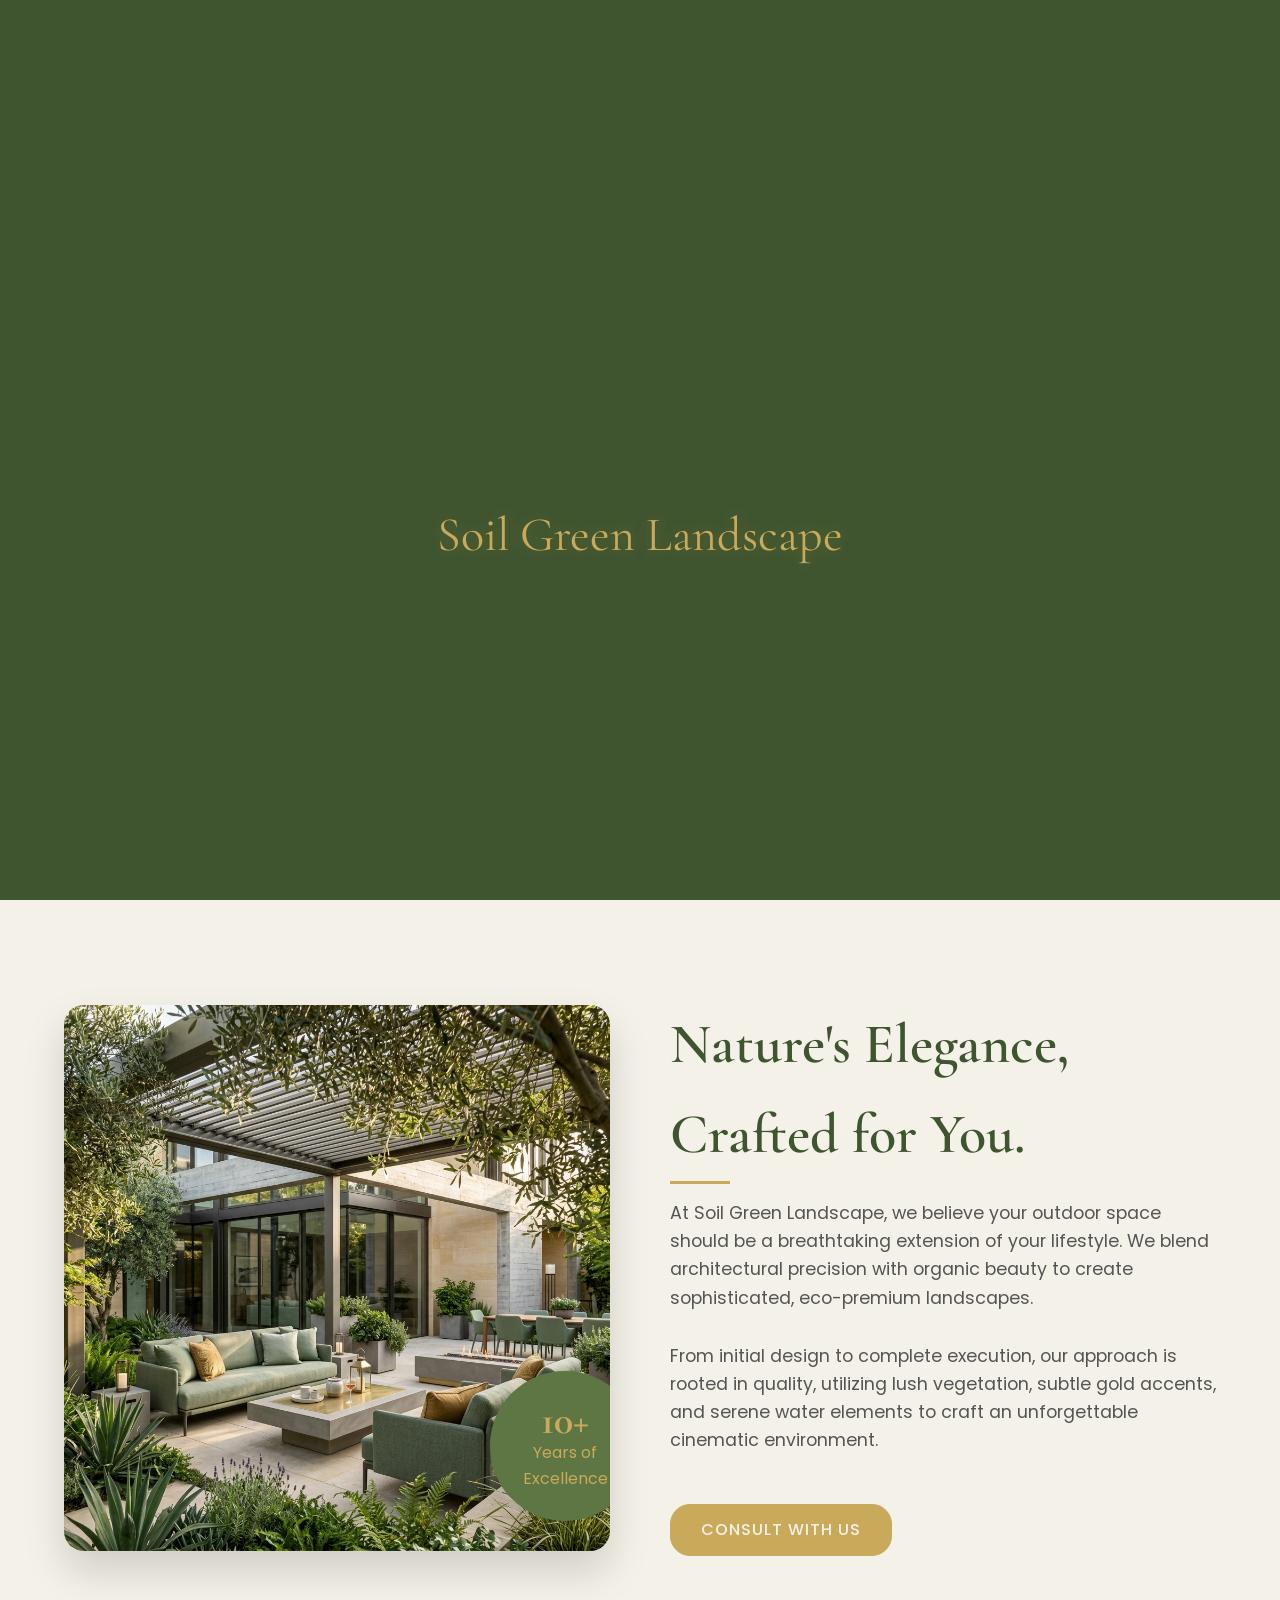
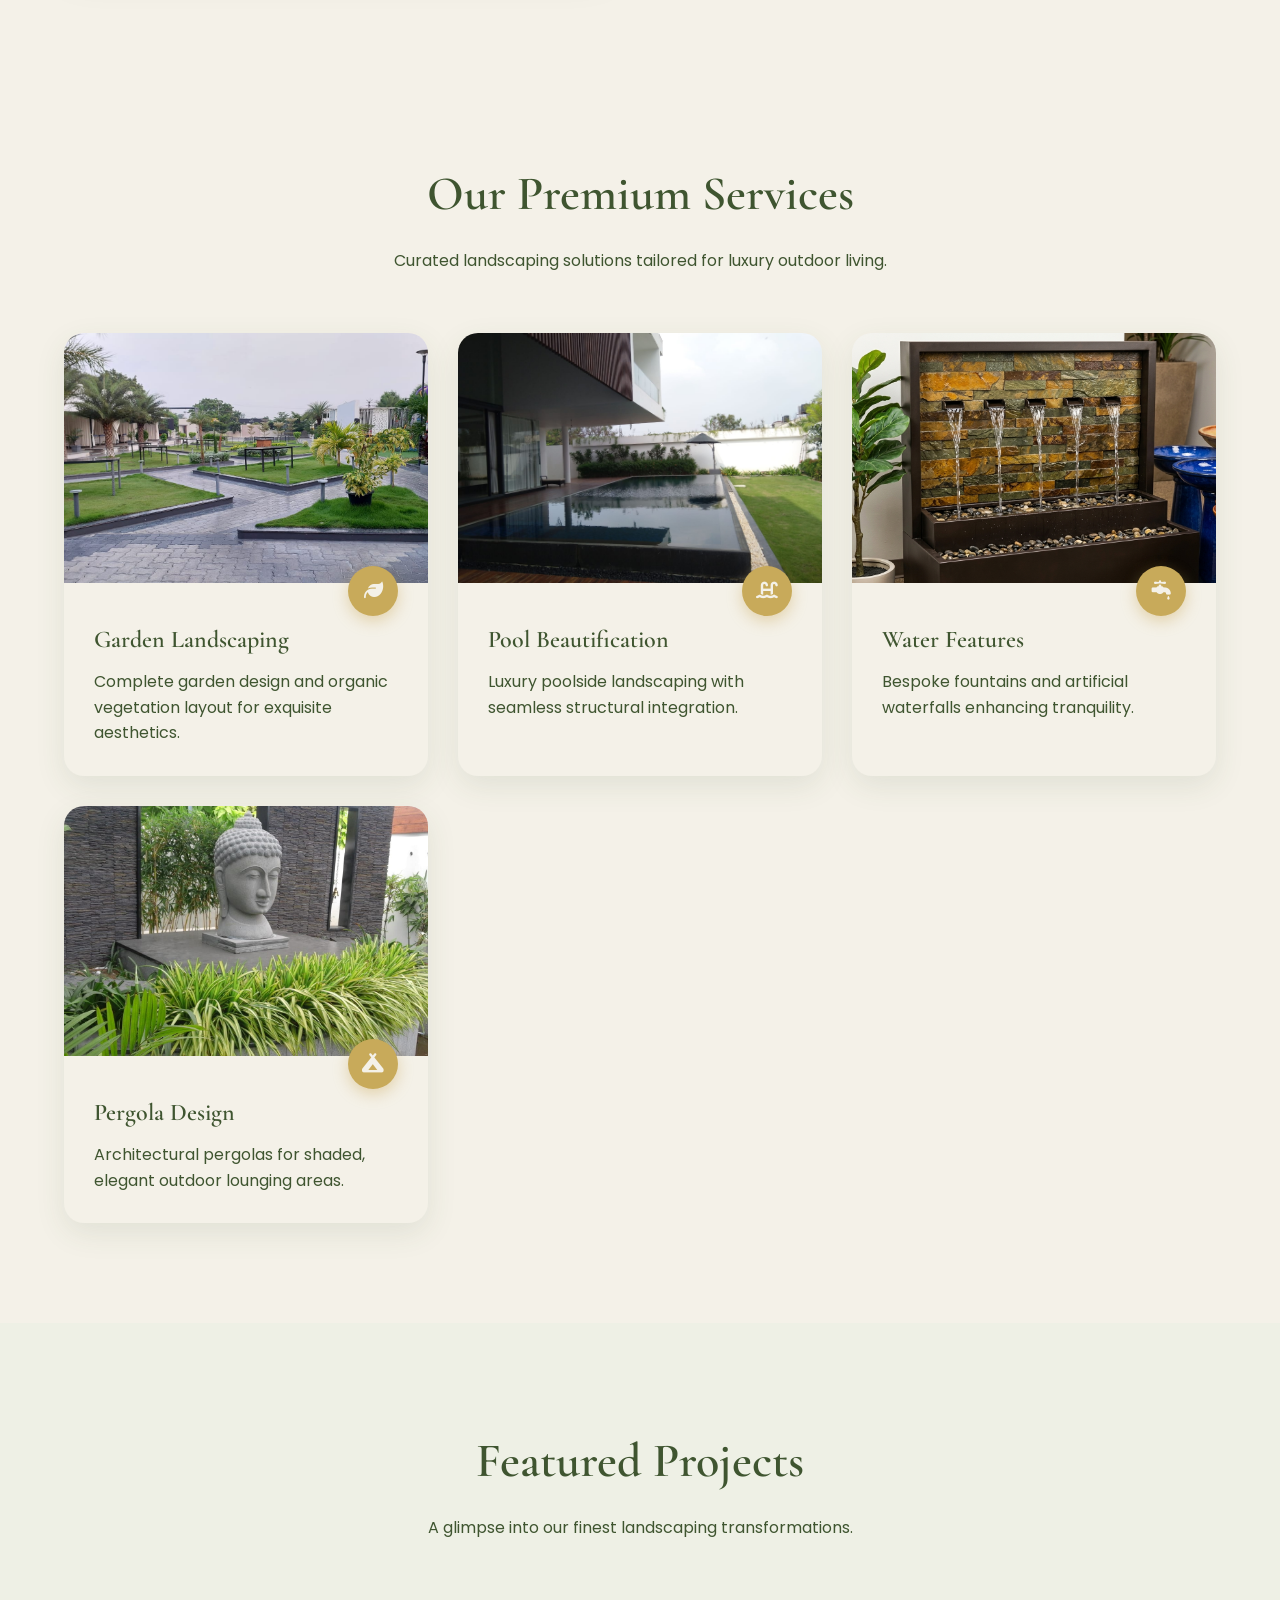
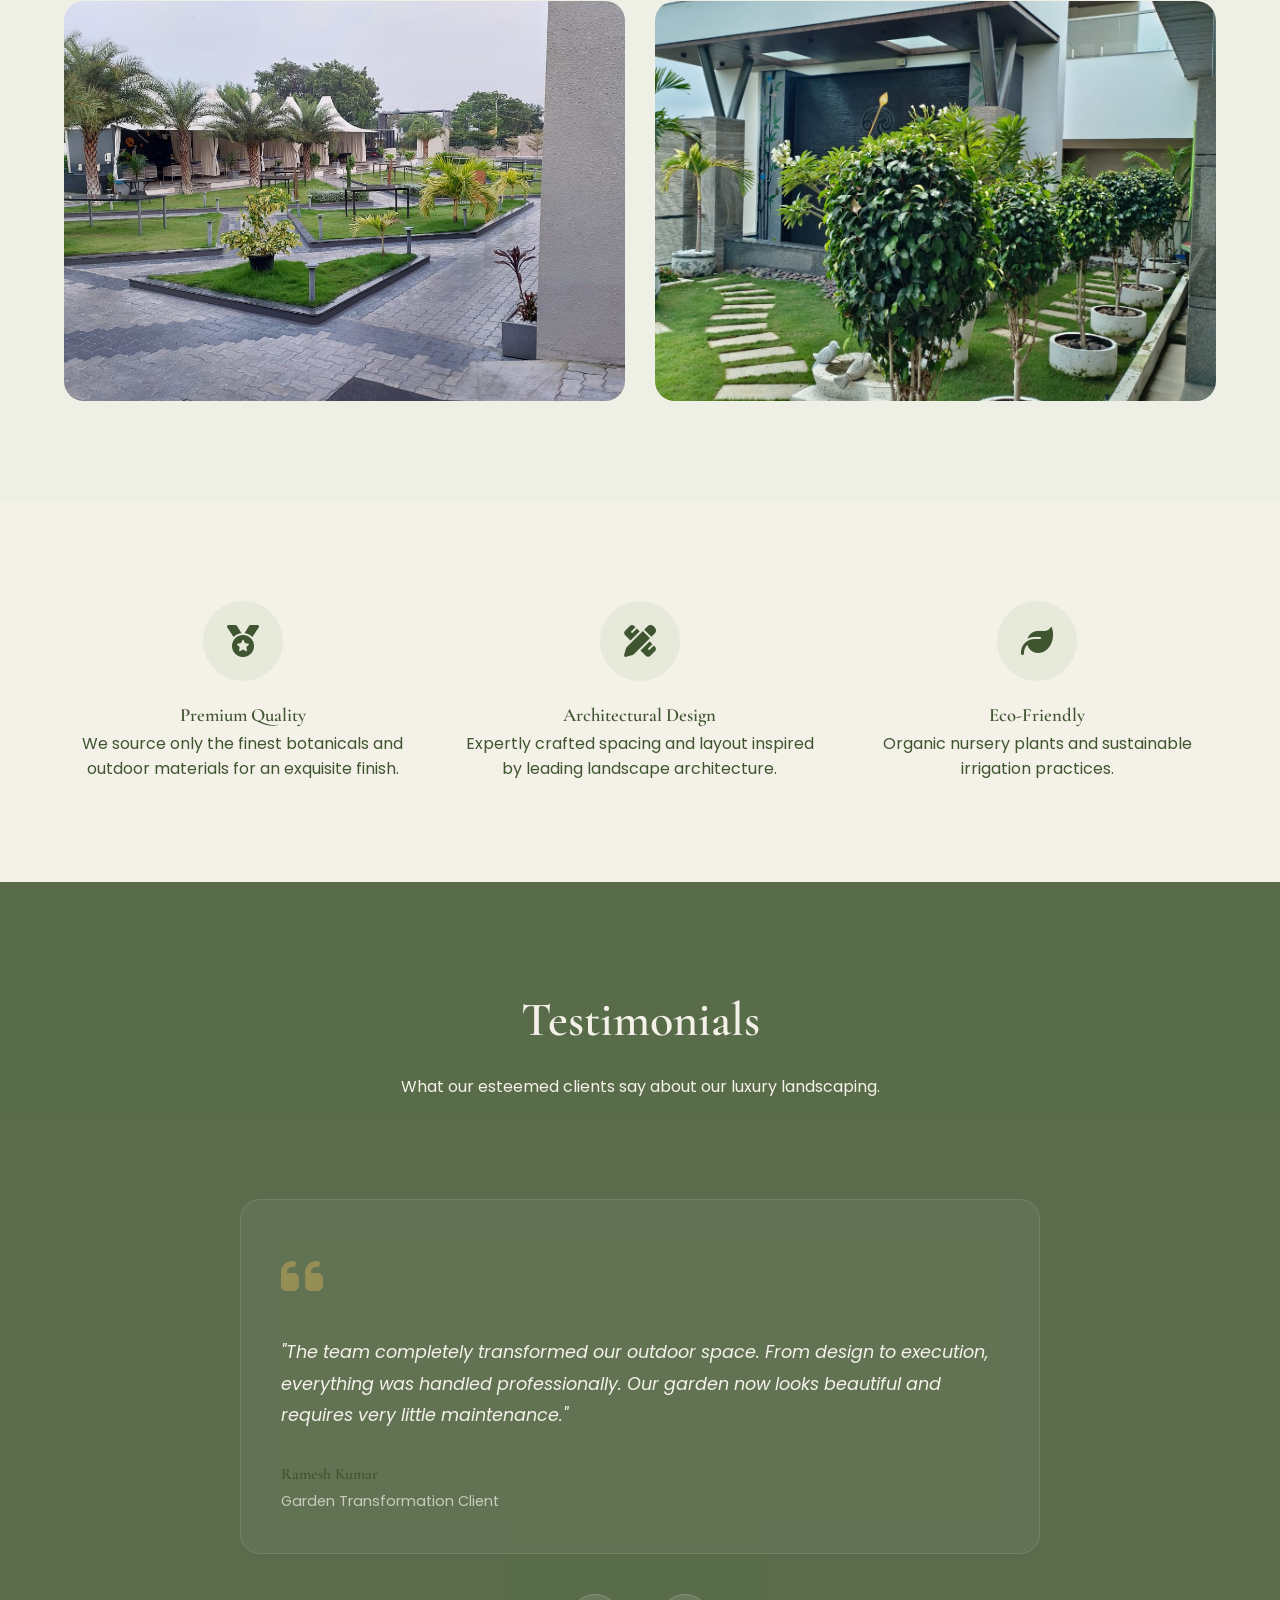
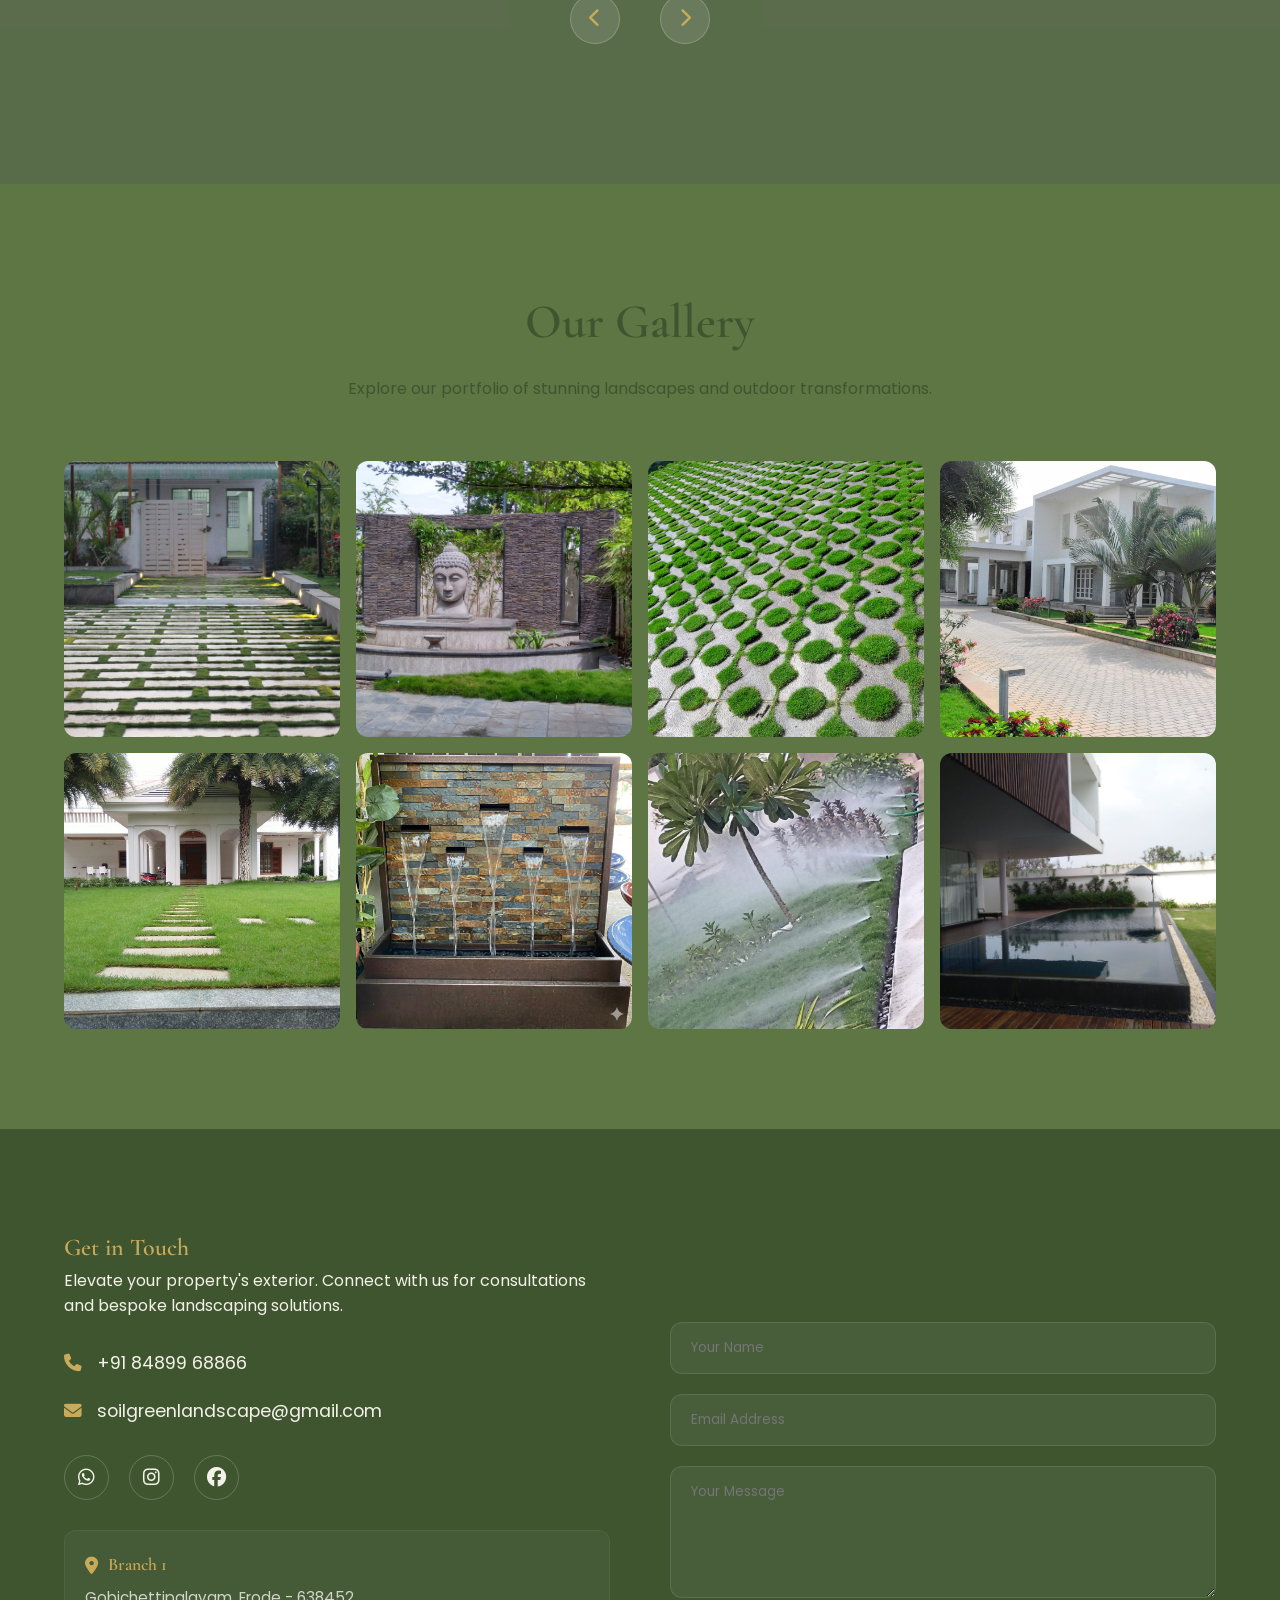
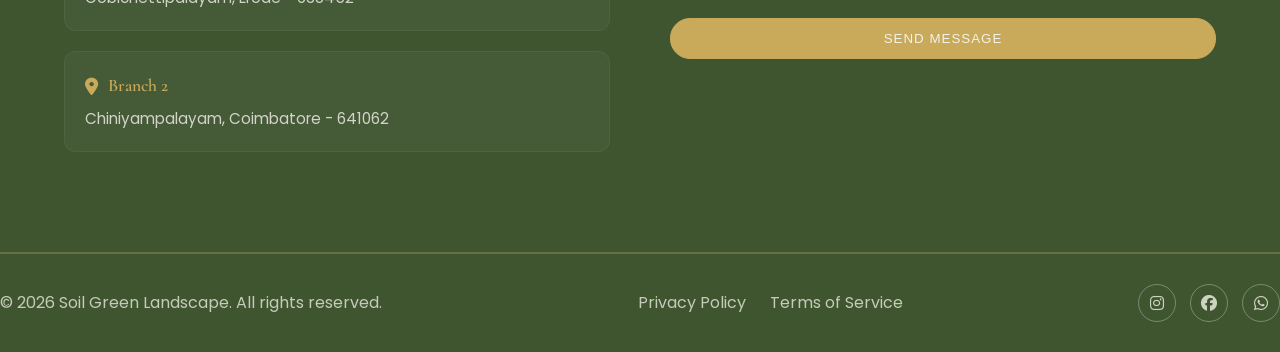
==== commit afd10e96: "Added SEO meta tags" ====
--- a/index.html
+++ b/index.html
@@ -6,10 +6,91 @@
     <meta name="viewport" content="width=device-width, initial-scale=1.0">
     <title>Soil Green Landscape | Luxury Landscaping & Gardening</title>
     <meta name="description"
-        content="Premium landscaping and gardening solutions by Soil Green Landscape. Expert garden design, water features, and luxury outdoor living.">
+        content="Premium landscaping and gardening solutions by Soil Green Landscape. Expert garden design, pool beautification, water features, and luxury outdoor living in Erode and Coimbatore.">
+    <meta name="keywords"
+        content="landscaping Erode, garden design Coimbatore, luxury gardening Tamil Nadu, pool beautification, water features, pergola design, eco-friendly landscape">
+    <meta name="author" content="Soil Green Landscape">
+    <meta name="robots" content="index, follow">
+    <link rel="canonical" href="https://soilgreenlandscape.com/">
+
+    <!-- Preconnect for Performance -->
+    <link rel="preconnect" href="https://fonts.googleapis.com">
+    <link rel="preconnect" href="https://fonts.gstatic.com" crossorigin>
+    <link rel="preconnect" href="https://cdnjs.cloudflare.com">
+
+    <!-- Open Graph / Facebook -->
+    <meta property="og:type" content="website">
+    <meta property="og:url" content="https://soilgreenlandscape.com/">
+    <meta property="og:title" content="Soil Green Landscape | Luxury Landscaping & Gardening">
+    <meta property="og:description"
+        content="Elevate your outdoor living with premium, eco-friendly garden designs and modern architectural landscaping in Erode and Coimbatore.">
+    <meta property="og:image" content="https://soilgreenlandscape.com/assets/hero_bg.png">
+
+    <!-- Twitter -->
+    <meta property="twitter:card" content="summary_large_image">
+    <meta property="twitter:url" content="https://soilgreenlandscape.com/">
+    <meta property="twitter:title" content="Soil Green Landscape | Luxury Landscaping & Gardening">
+    <meta property="twitter:description"
+        content="Elevate your outdoor living with premium, eco-friendly garden designs and modern architectural landscaping in Erode and Coimbatore.">
+    <meta property="twitter:image" content="https://soilgreenlandscape.com/assets/hero_bg.png">
+
+    <!-- Structured Data (JSON-LD) -->
+    <script type="application/ld+json">
+    {
+      "@context": "https://schema.org",
+      "@type": "LocalBusiness",
+      "name": "Soil Green Landscape",
+      "image": "https://soilgreenlandscape.com/assets/logo.png",
+      "@id": "https://soilgreenlandscape.com/",
+      "url": "https://soilgreenlandscape.com/",
+      "telephone": "+918489968866",
+      "address": [
+        {
+          "@type": "PostalAddress",
+          "streetAddress": "Gobichettipalayam",
+          "addressLocality": "Erode",
+          "postalCode": "638452",
+          "addressRegion": "Tamil Nadu",
+          "addressCountry": "IN"
+        },
+        {
+          "@type": "PostalAddress",
+          "streetAddress": "Chiniyampalayam",
+          "addressLocality": "Coimbatore",
+          "postalCode": "641062",
+          "addressRegion": "Tamil Nadu",
+          "addressCountry": "IN"
+        }
+      ],
+      "geo": {
+        "@type": "GeoCoordinates",
+        "latitude": 11.4542,
+        "longitude": 77.4385
+      },
+      "openingHoursSpecification": {
+        "@type": "OpeningHoursSpecification",
+        "dayOfWeek": [
+          "Monday",
+          "Tuesday",
+          "Wednesday",
+          "Thursday",
+          "Friday",
+          "Saturday"
+        ],
+        "opens": "09:00",
+        "closes": "18:00"
+      },
+      "sameAs": [
+        "https://www.facebook.com/share/1BGrEeH3JZ/",
+        "https://www.instagram.com/soilgreenlandscape/"
+      ]
+    }
+    </script>
+
     <!-- Favicon -->
     <link rel="icon" type="image/png" href="assets/logo.png">
     <link rel="apple-touch-icon" href="assets/logo.png">
+
     <!-- Fonts -->
     <link
         href="https://fonts.googleapis.com/css2?family=Cormorant+Garamond:wght@400;500;600;700&family=Poppins:wght@300;400;500;600&display=swap"
@@ -35,7 +116,7 @@
             <path class="leaf leaf-2" d="M 450 120 C 430 90 480 80 450 120" fill="var(--sage-green)" />
             <path class="leaf leaf-3" d="M 600 100 C 580 70 630 60 600 100" fill="var(--sage-green)" />
         </svg>
-        <h1 class="preloader-name">Soil Green Landscape</h1>
+        <div class="preloader-name">Soil Green Landscape</div>
     </div>
 
     <!-- Transparent Luxury Header -->
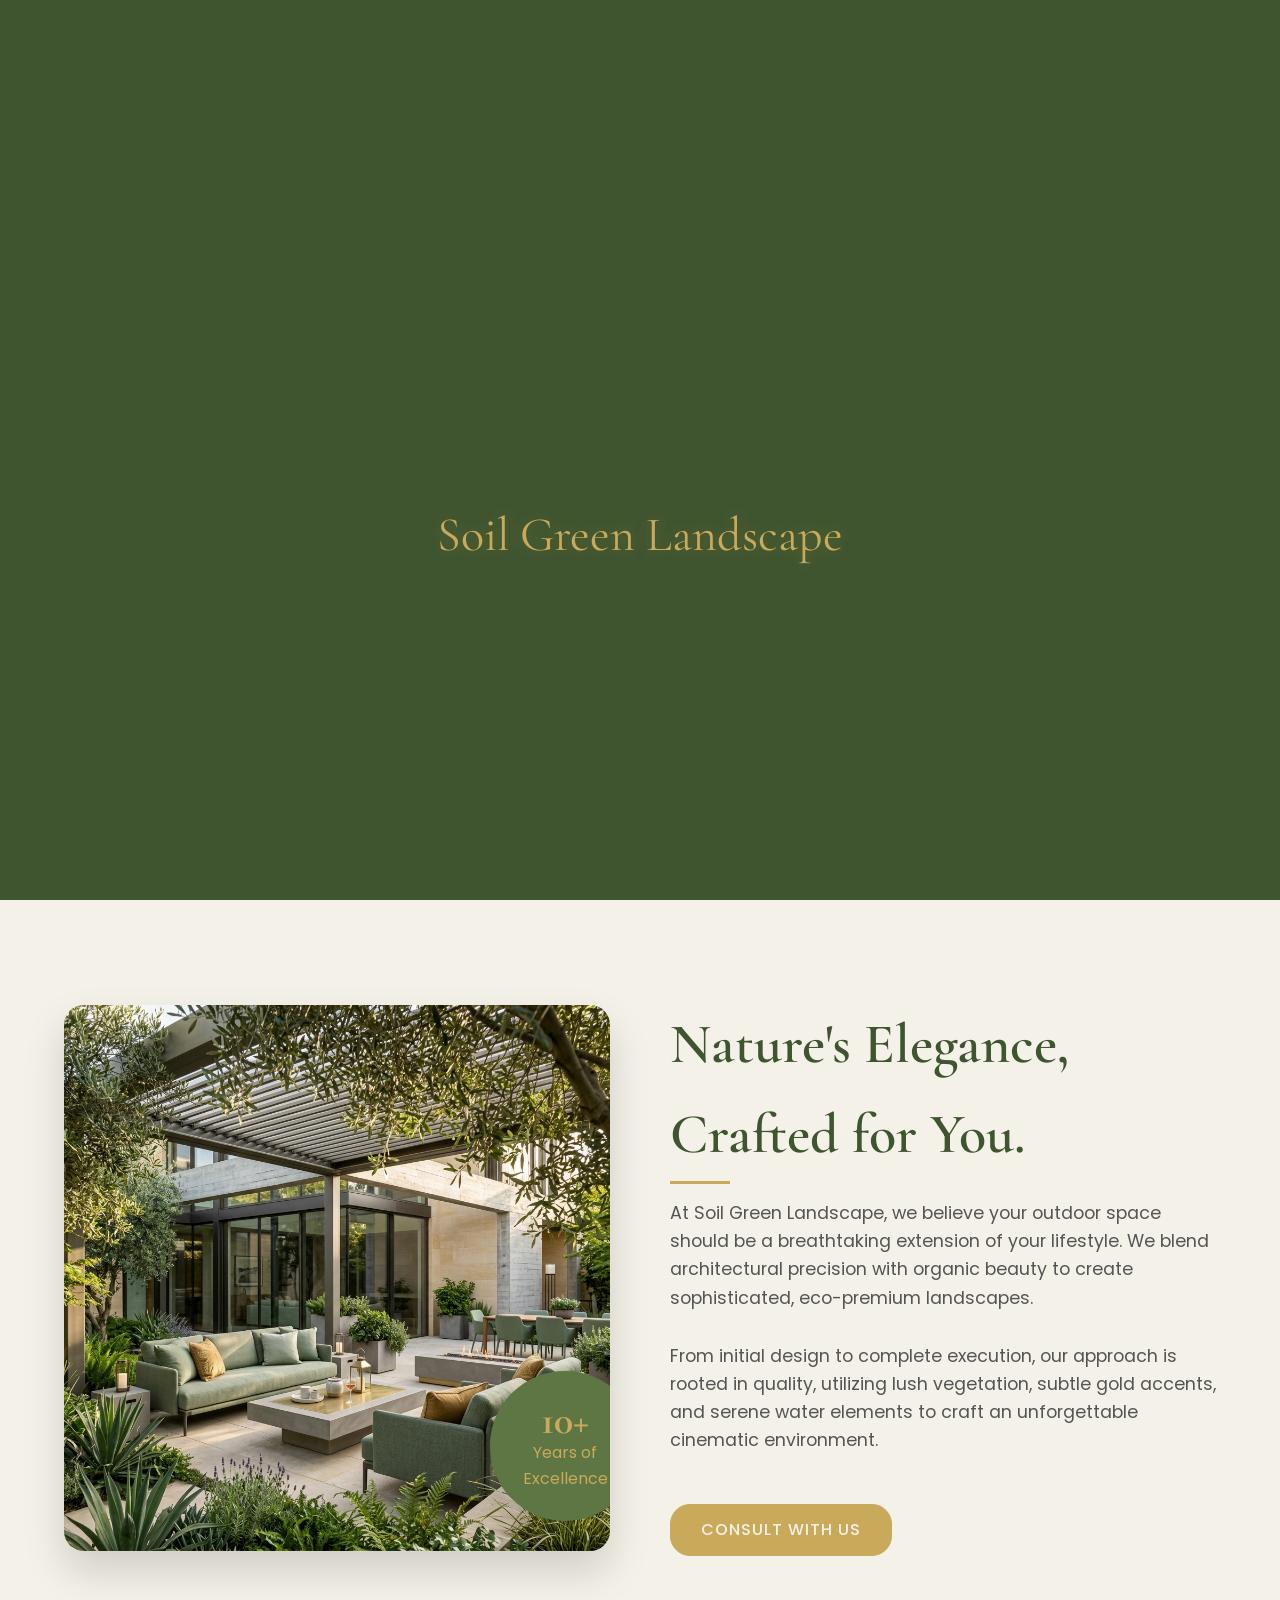
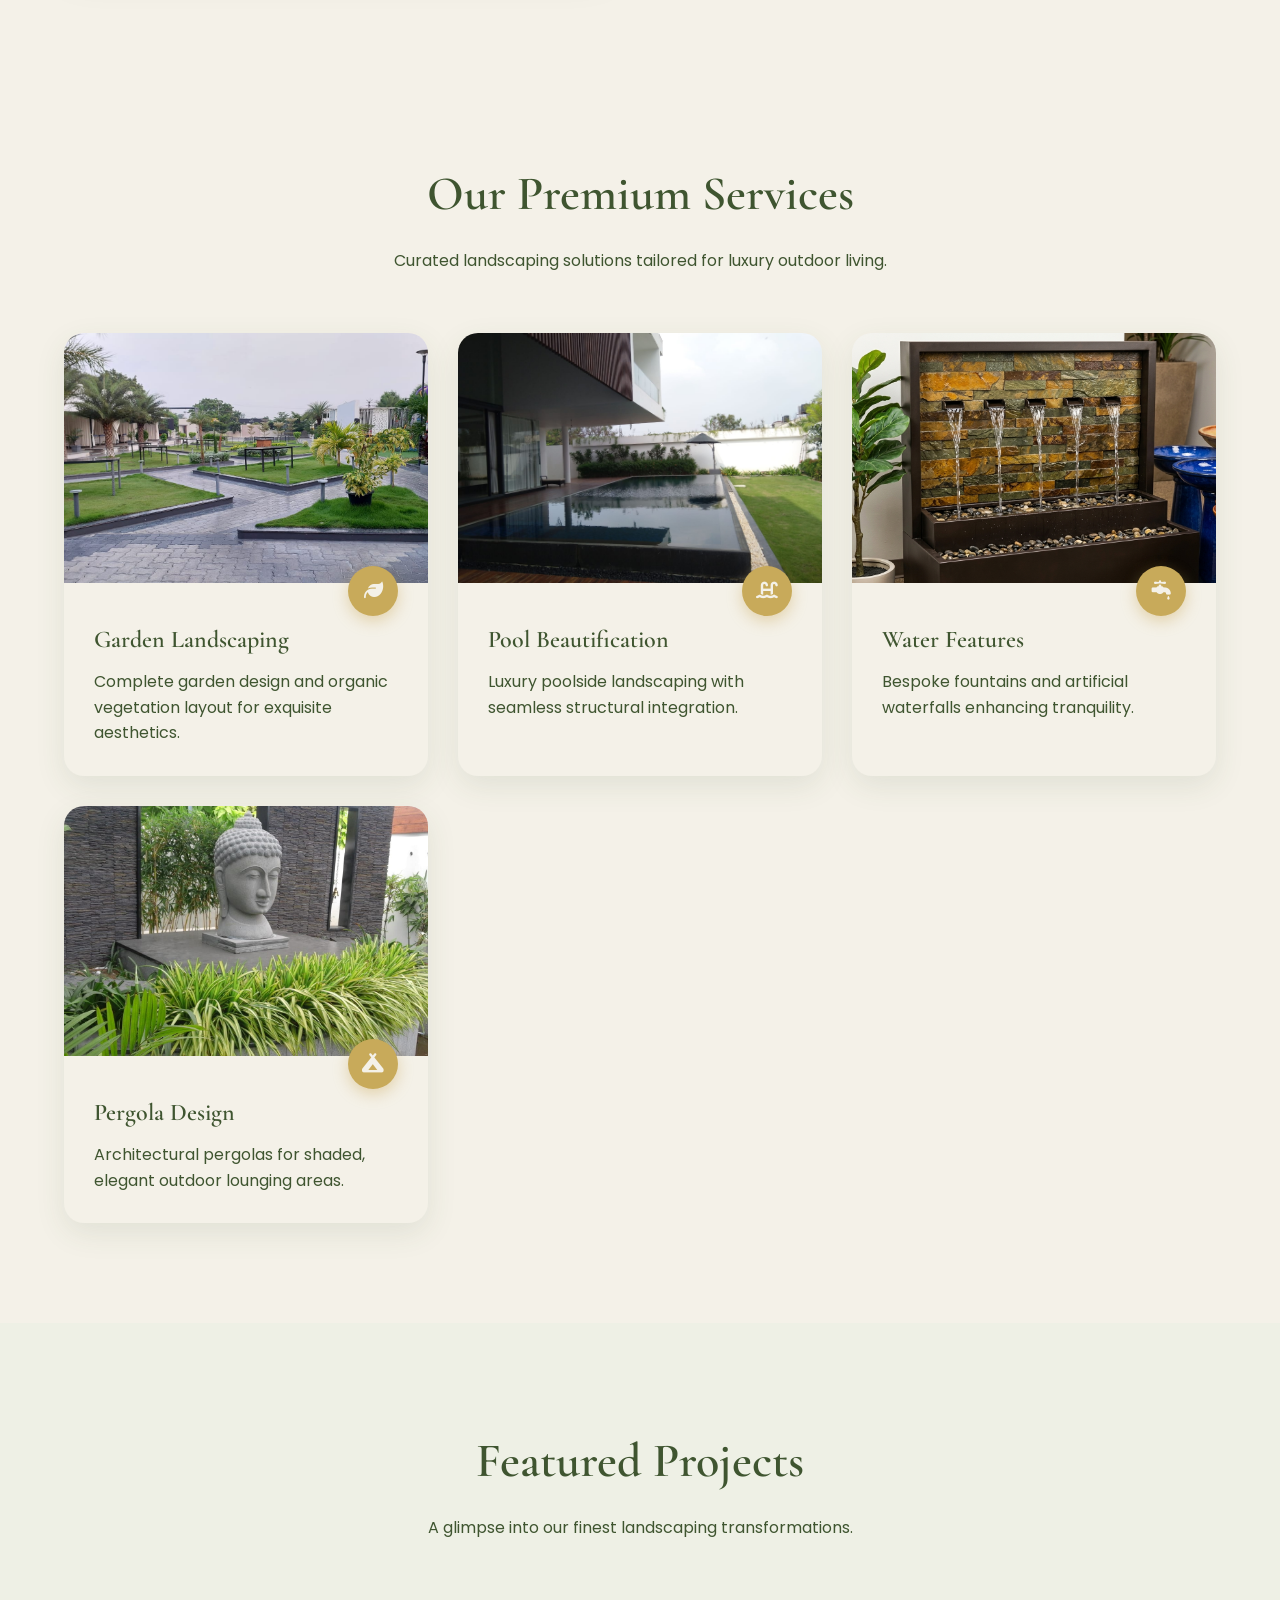
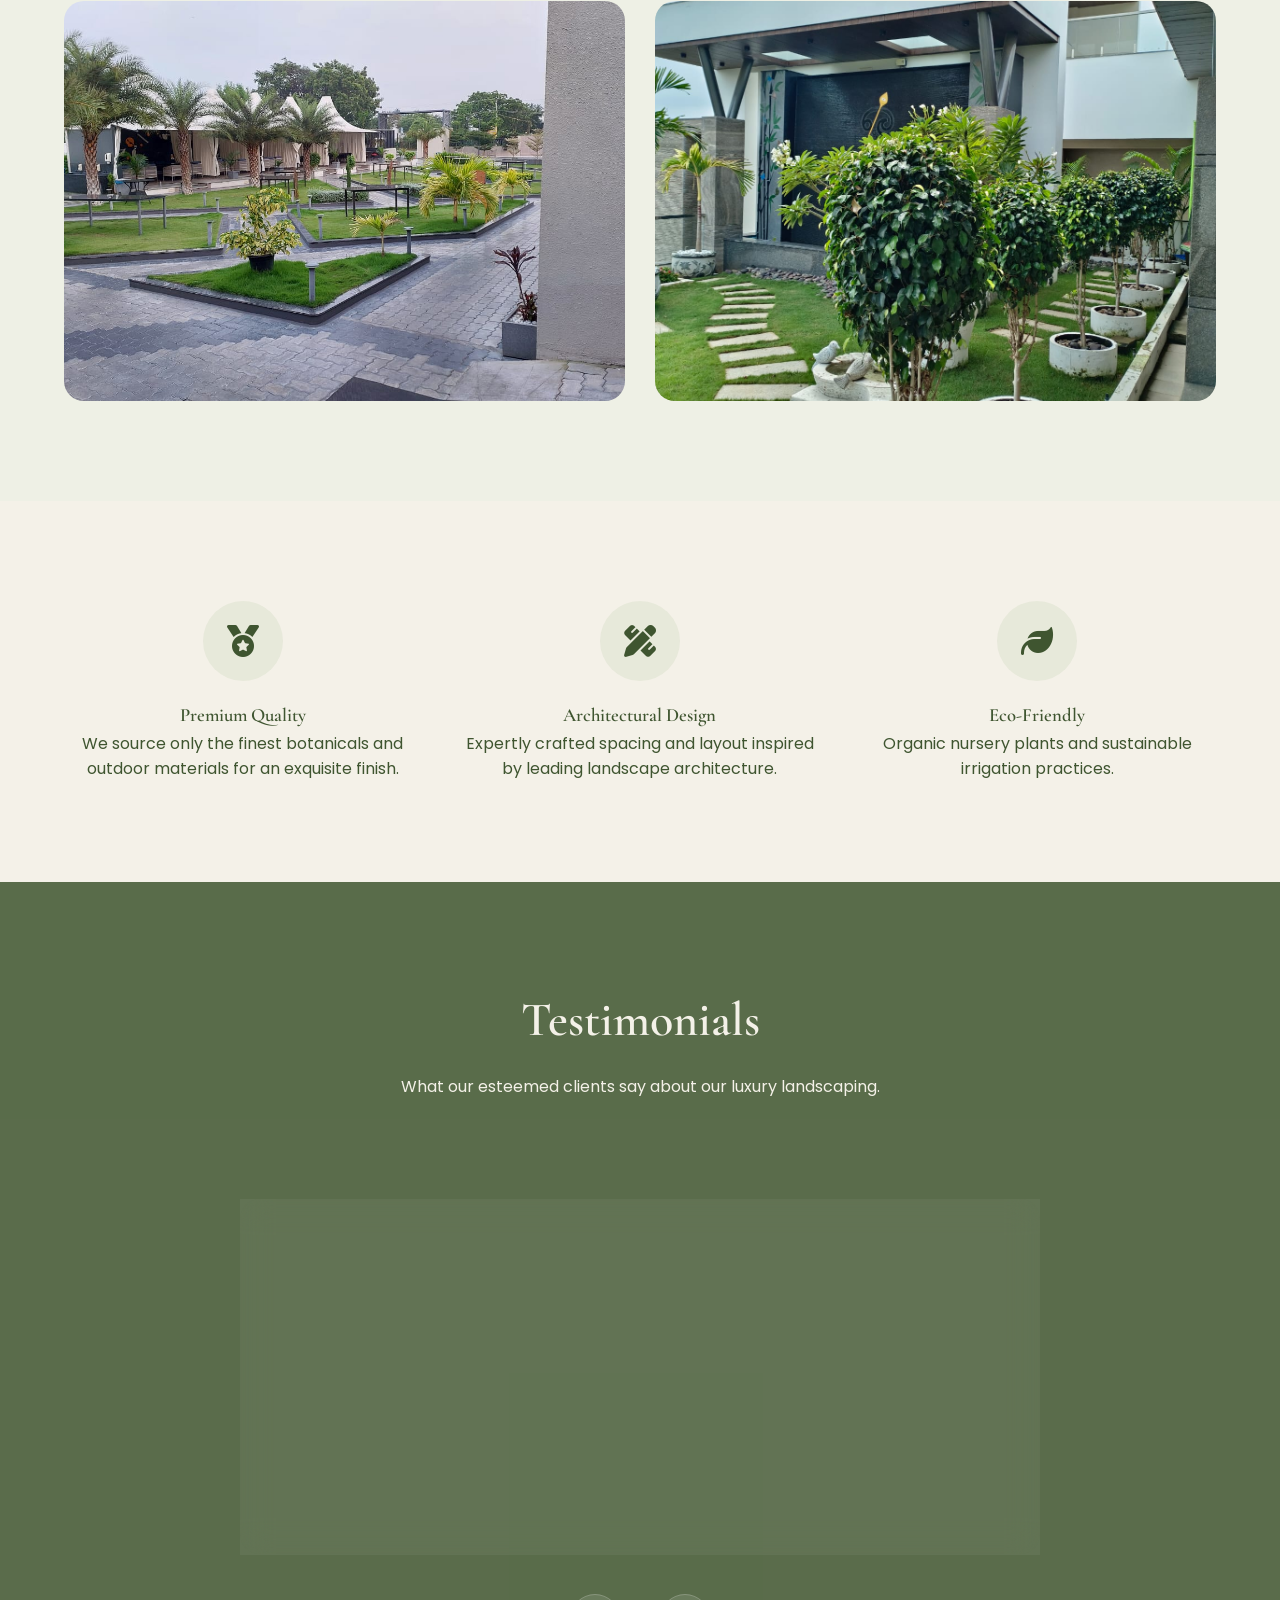
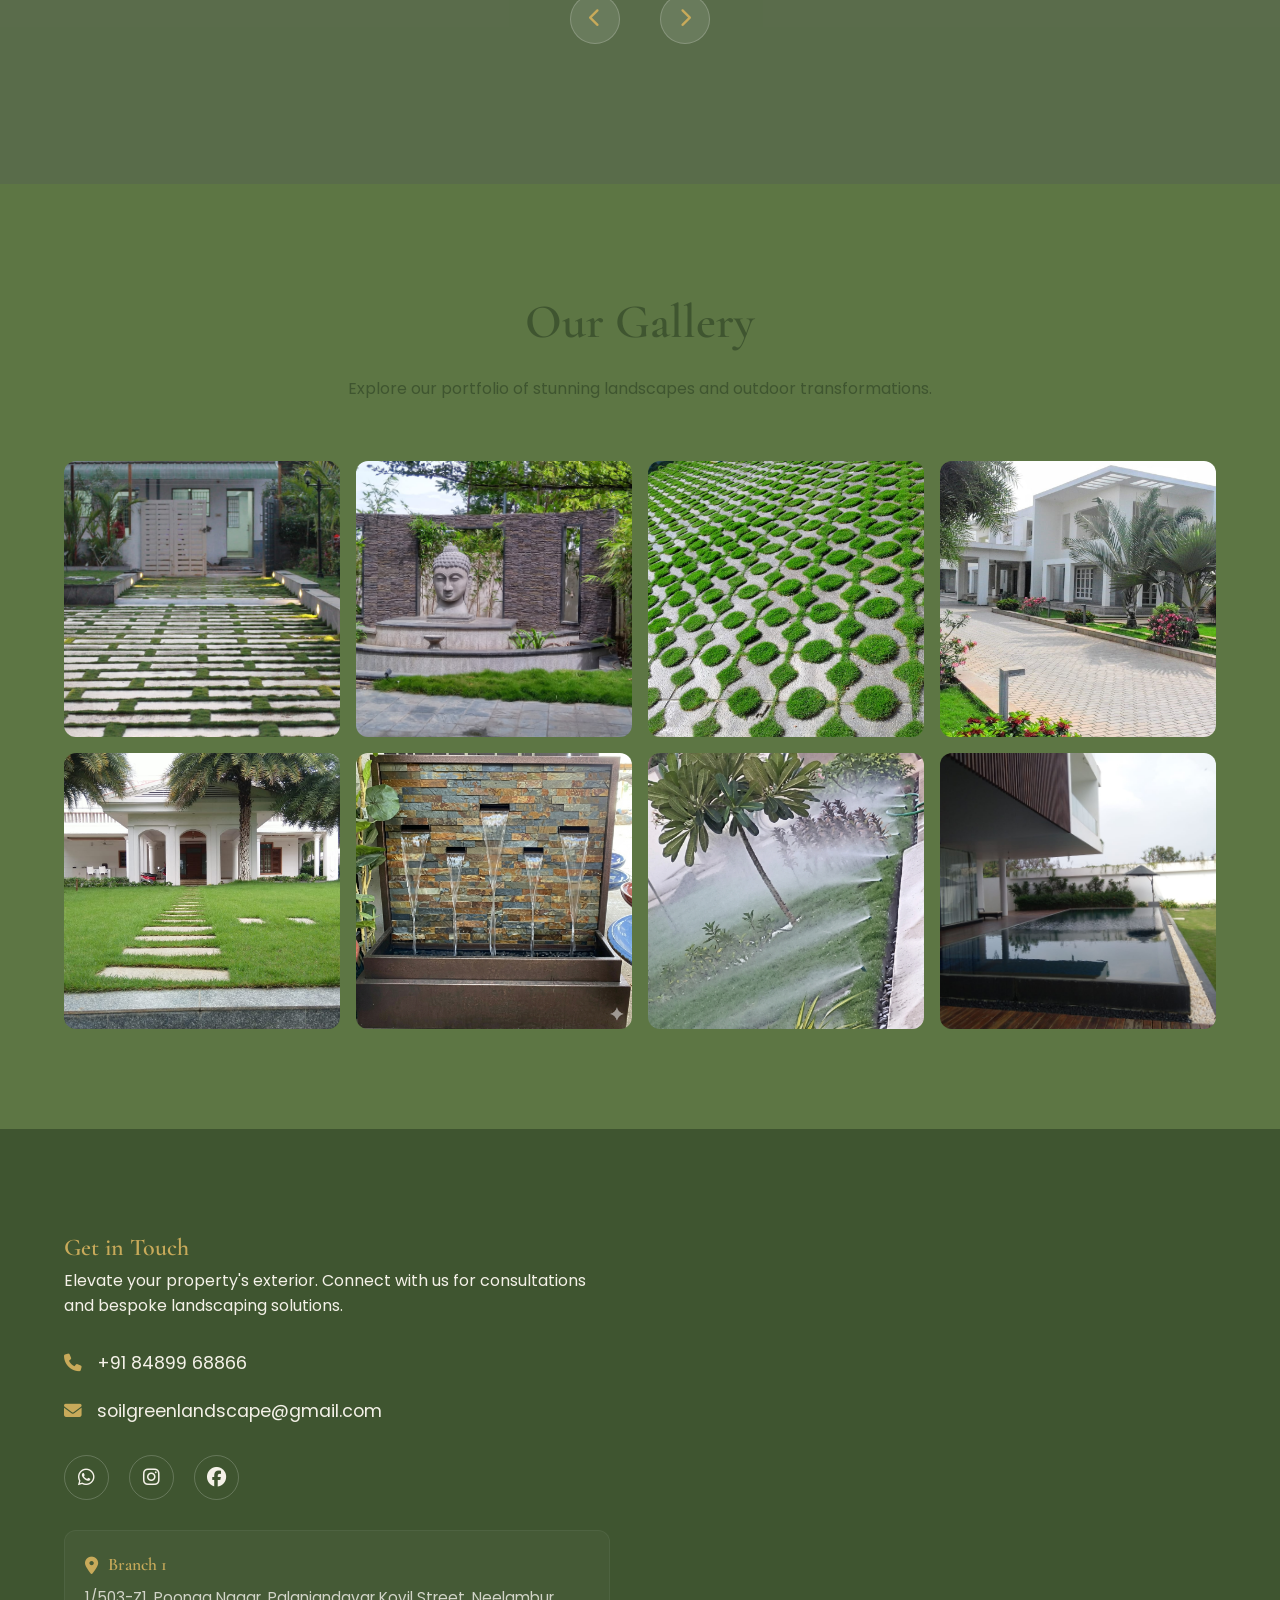
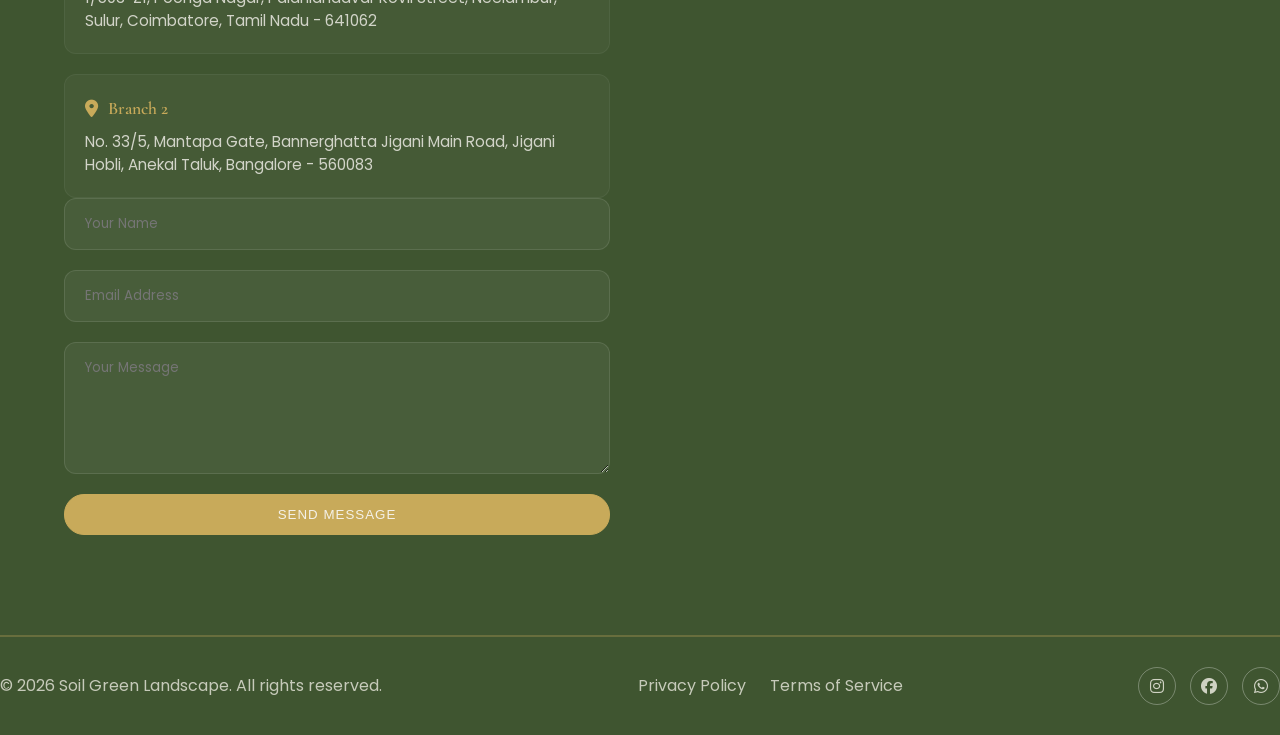
==== commit 2a63f183: "Address Update" ====
--- a/index.html
+++ b/index.html
@@ -458,18 +458,30 @@
                     <a href="https://www.facebook.com/share/1BGrEeH3JZ/?mibextid=wwXIfr" target="_blank"><i
                             class="fa-brands fa-facebook"></i></a>
                 </div>
-                <!-- Branch Addresses -->
-                <div class="branches-info">
-                    <div class="branch-item">
-                        <h4><i class="fa-solid fa-location-dot"></i> Branch 1</h4>
-                        <p>Gobichettipalayam, Erode - 638452</p>
-                    </div>
-                    <div class="branch-item">
-                        <h4><i class="fa-solid fa-location-dot"></i> Branch 2</h4>
-                        <p>Chiniyampalayam, Coimbatore - 641062</p>
-                    </div>
-                </div>
-            </div>
+<!-- Branch Addresses -->
+<div class="branches-info">
+    <div class="branch-item">
+        <h4><i class="fa-solid fa-location-dot"></i> Branch 1</h4>
+        <p>
+            <a href="https://maps.google.com/?q=1/503-Z1, Poonga Nagar, Palaniandavar Kovil Street, Neelambur, Sulur, Coimbatore, Tamil Nadu 641062"
+               target="_blank">
+                1/503-Z1, Poonga Nagar, Palaniandavar Kovil Street,
+                Neelambur, Sulur, Coimbatore, Tamil Nadu - 641062
+            </a>
+        </p>
+    </div>
+
+    <div class="branch-item">
+        <h4><i class="fa-solid fa-location-dot"></i> Branch 2</h4>
+        <p>
+            <a href="https://maps.google.com/?q=No.33/5, Mantapa Gate, Bannerghatta Jigani Main Road, Jigani Hobli, Anekal Taluk, Bangalore 560083"
+               target="_blank">
+                No. 33/5, Mantapa Gate, Bannerghatta Jigani Main Road,
+                Jigani Hobli, Anekal Taluk, Bangalore - 560083
+            </a>
+        </p>
+    </div>
+</div>
             <div class="contact-form">
                 <form>
                     <input type="text" placeholder="Your Name" required>
